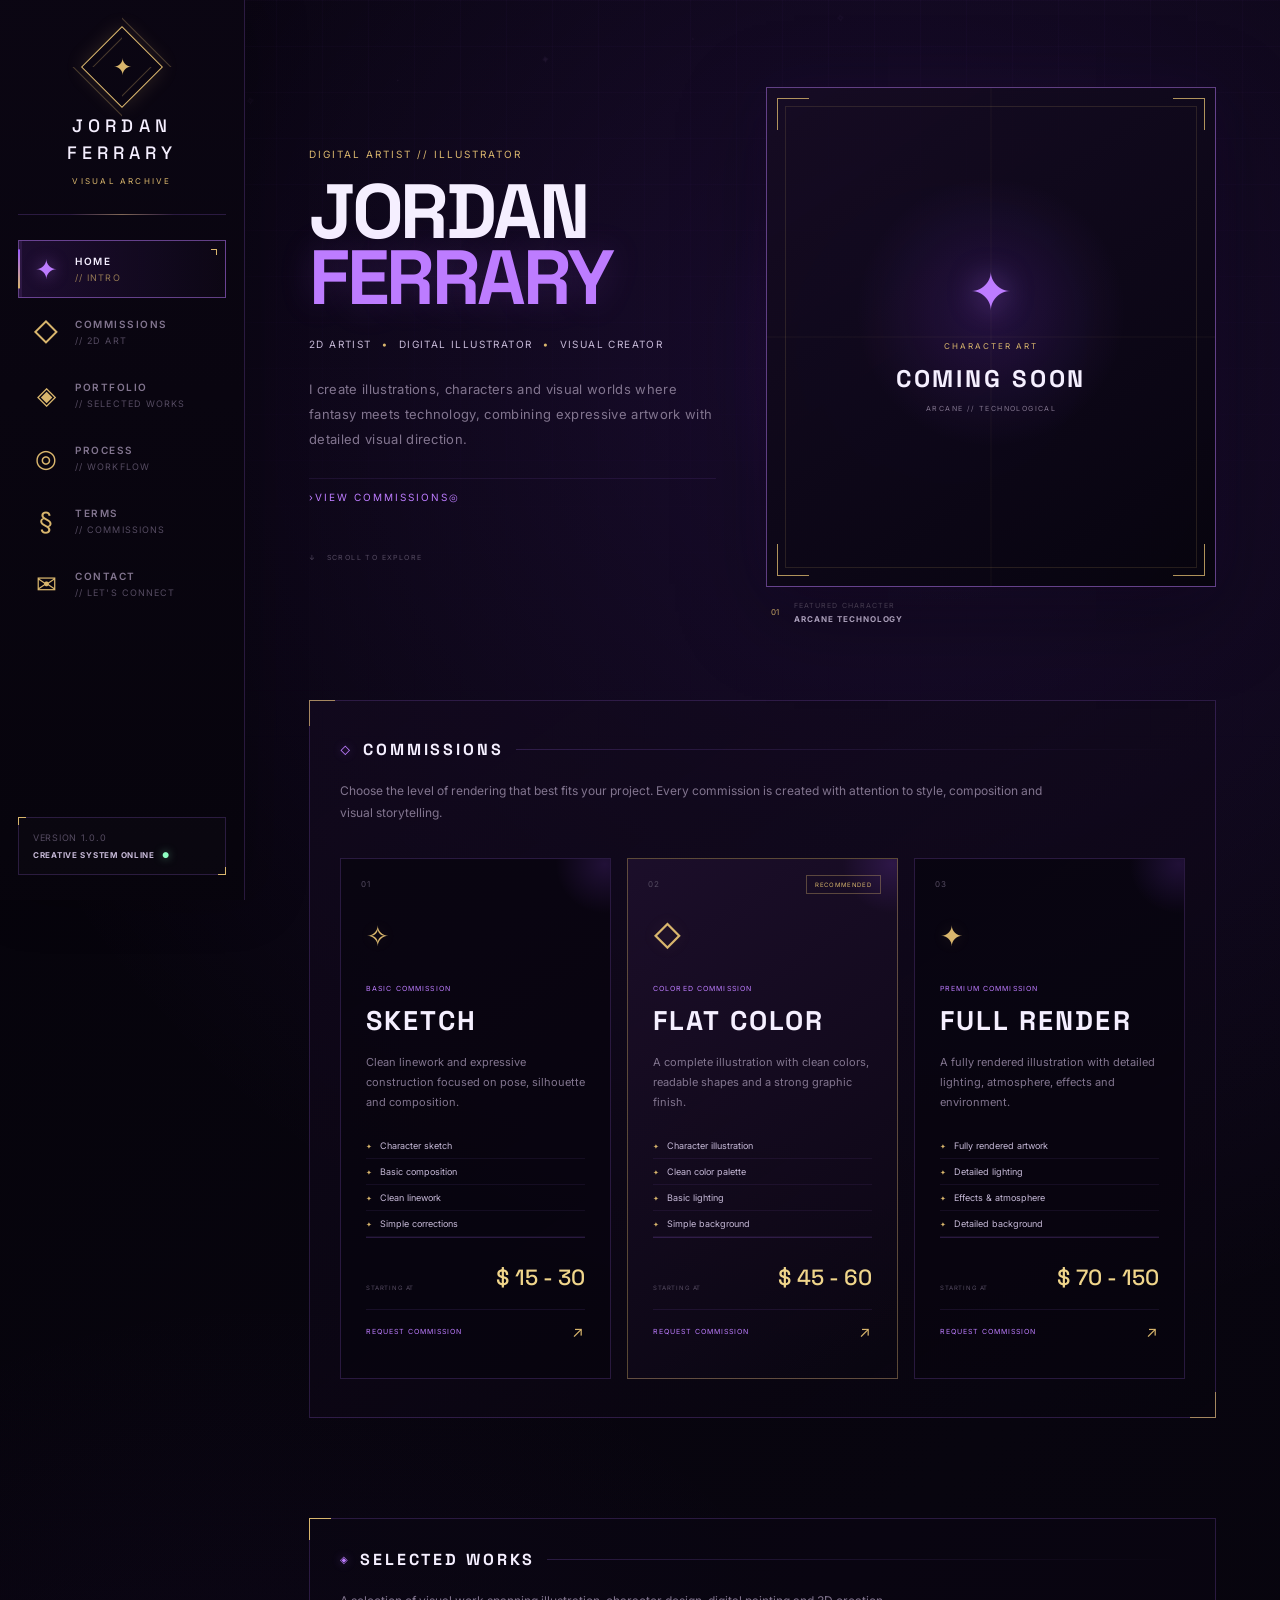
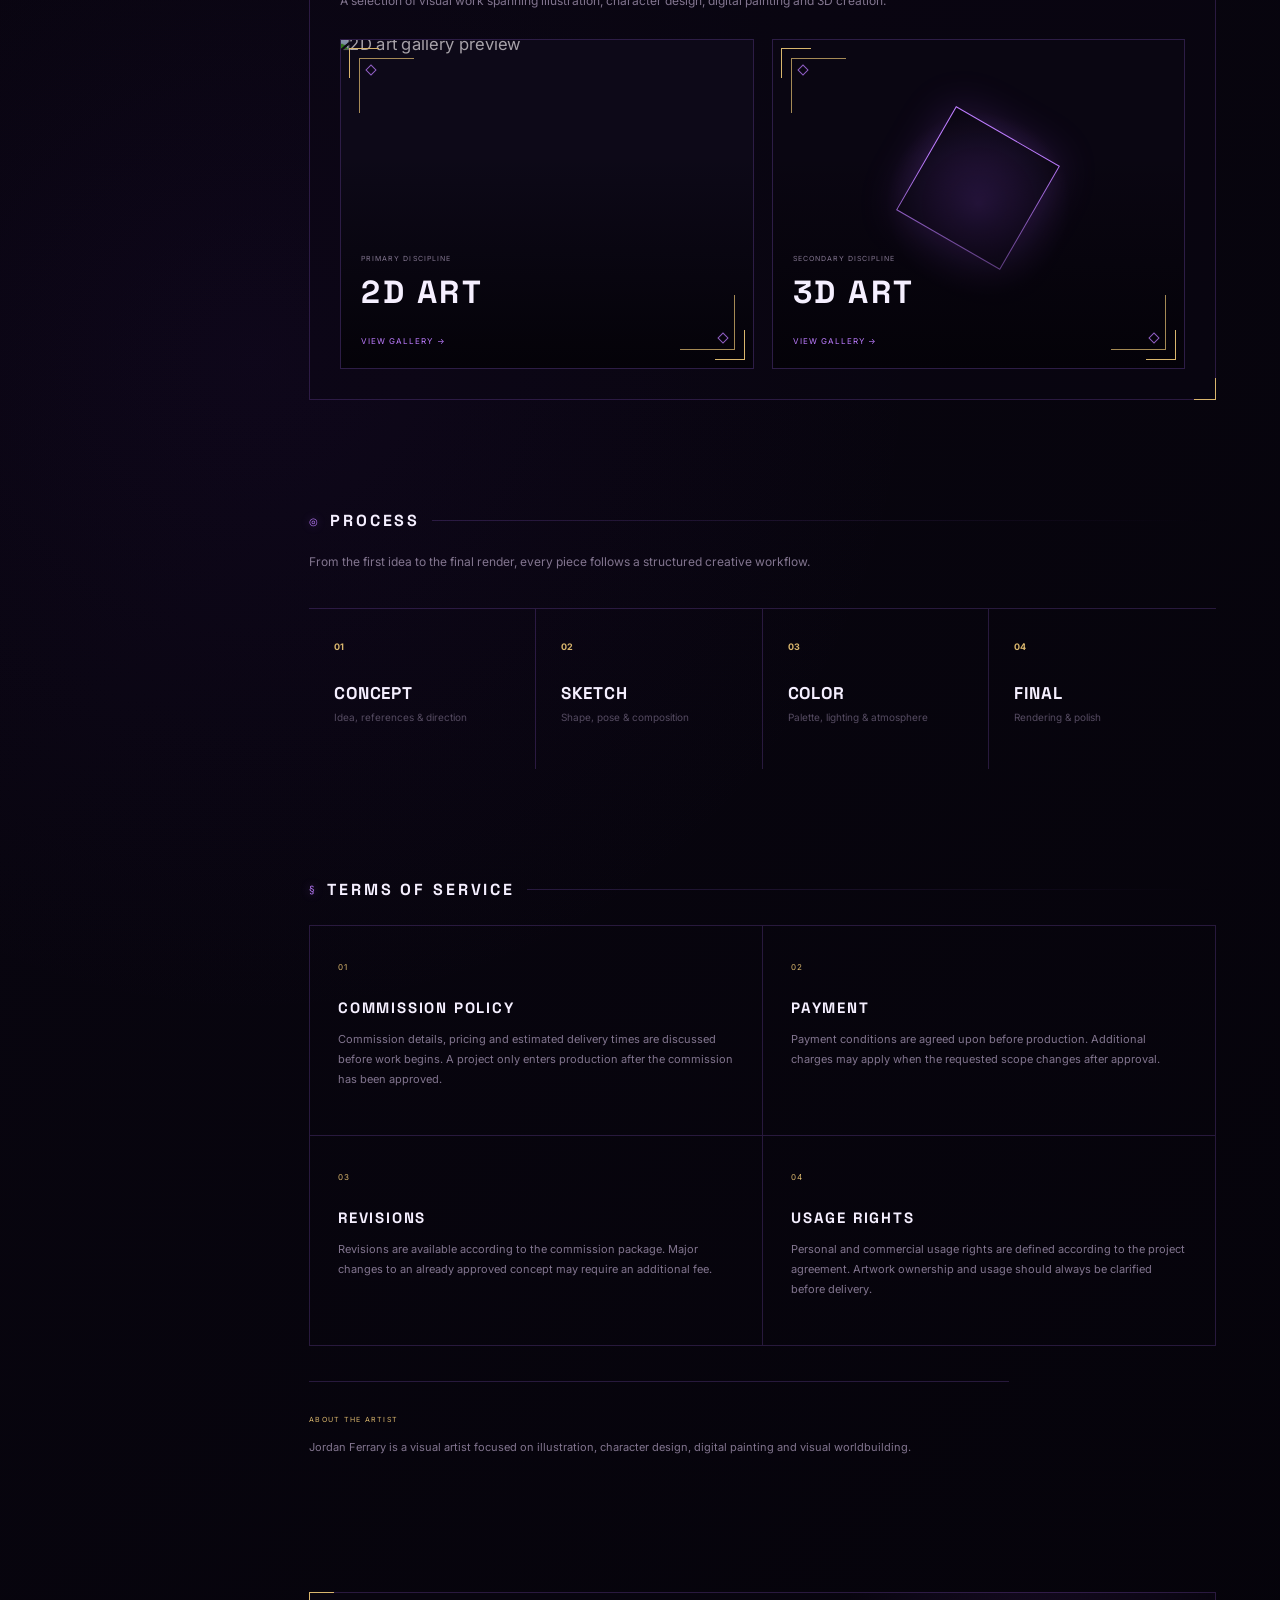
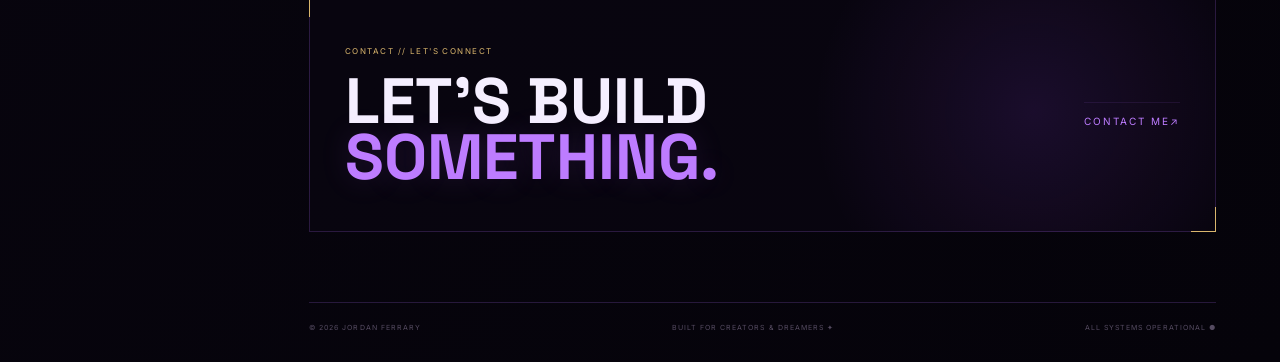
==== index.html @ a08996ef "alteração de endereços js" ====
<!DOCTYPE html>
<html lang="en">

<head>

    <meta charset="UTF-8">

    <meta
        name="viewport"
        content="width=device-width, initial-scale=1.0"
    >

    <meta
        name="description"
        content="Jordan Ferrary — Digital artist, illustrator and visual creator."
    >

    <title>JORDAN FERRARY // DIGITAL ARCHIVE</title>


    <!-- =====================================================
         FAVICON
         ===================================================== -->

    <link
        rel="icon"
        type="image/x-icon"
        href="img/favicon.ico"
    >


    <!-- =====================================================
         FONTS
         ===================================================== -->

    <link
        rel="preconnect"
        href="https://fonts.googleapis.com"
    >

    <link
        rel="preconnect"
        href="https://fonts.gstatic.com"
        crossorigin
    >

    <link
        href="https://fonts.googleapis.com/css2?family=Inter:wght@400;500;600;700&family=Space+Grotesk:wght@400;500;600;700&display=swap"
        rel="stylesheet"
    >


    <!-- =====================================================
         STYLESHEET SYSTEM

         01. Variables + Reset
         02. Reusable Components
         03. Home Page
         ===================================================== -->

    <link
        rel="stylesheet"
        href="css/variables-reset.css"
    >

    <link
        rel="stylesheet"
        href="css/style.css"
    >

    <link
        rel="stylesheet"
        href="css/home.css"
    >

</head>


<body>

<!-- =====================================================
     SIDEBAR // GLOBAL COMPONENT
     ===================================================== -->

<aside
    class="sidebar"
    aria-label="Main navigation"
>

    <!-- BRAND -->

    <div class="brand">

        <a
            href="#home"
            class="brand-symbol"
            aria-label="Back to home"
        >
            <span>✦</span>
        </a>

        <h2>JORDAN</h2>

        <h3>FERRARY</h3>

        <small>VISUAL ARCHIVE</small>

    </div>


    <!-- NAVIGATION -->

    <nav
        class="nav"
        aria-label="Primary navigation"
    >

        <a
            href="#home"
            class="nav-link active"
        >

            <span
                class="nav-icon"
                aria-hidden="true"
            >
                ✦
            </span>

            <span class="nav-text">
                HOME
                <small>// INTRO</small>
            </span>

        </a>


        <a
            href="#commissions"
            class="nav-link"
        >

            <span
                class="nav-icon"
                aria-hidden="true"
            >
                ◇
            </span>

            <span class="nav-text">
                COMMISSIONS
                <small>// 2D ART</small>
            </span>

        </a>


        <a
            href="#portfolio"
            class="nav-link"
        >

            <span
                class="nav-icon"
                aria-hidden="true"
            >
                ◈
            </span>

            <span class="nav-text">
                PORTFOLIO
                <small>// SELECTED WORKS</small>
            </span>

        </a>


        <a
            href="#process"
            class="nav-link"
        >

            <span
                class="nav-icon"
                aria-hidden="true"
            >
                ◎
            </span>

            <span class="nav-text">
                PROCESS
                <small>// WORKFLOW</small>
            </span>

        </a>


        <a
            href="#terms"
            class="nav-link"
        >

            <span
                class="nav-icon"
                aria-hidden="true"
            >
                §
            </span>

            <span class="nav-text">
                TERMS
                <small>// COMMISSIONS</small>
            </span>

        </a>


        <a
            href="#contact"
            class="nav-link"
        >

            <span
                class="nav-icon"
                aria-hidden="true"
            >
                ✉
            </span>

            <span class="nav-text">
                CONTACT
                <small>// LET'S CONNECT</small>
            </span>

        </a>

    </nav>


    <!-- SYSTEM STATUS -->

    <div class="system">

        VERSION 1.0.0

        <strong>
            CREATIVE SYSTEM ONLINE
            <b>●</b>
        </strong>

    </div>

</aside>


<!-- =====================================================
     MAIN CONTENT
     ===================================================== -->

<main>


    <!-- =================================================
         MOBILE TOPBAR // GLOBAL COMPONENT
         ================================================= -->

    <header class="topbar">

        <div class="online">

            <span
                class="online-dot"
                aria-hidden="true"
            ></span>

            SYSTEM ONLINE

            <span>
                Creative Mode
            </span>

        </div>


        <div class="top-icons">

            <a
                href="#portfolio"
                aria-label="Go to portfolio"
            >
                ◇
            </a>

            <a
                href="#home"
                aria-label="Go to home"
            >
                ⌂
            </a>

            <button
                class="menu-toggle"
                type="button"
                aria-label="Open navigation menu"
                aria-expanded="false"
            >
                ☰
            </button>

        </div>

    </header>


    <!-- =====================================================
         HERO // HOME
         ===================================================== -->

    <section
        id="home"
        class="hero"
        aria-labelledby="hero-title"
    >

        <!-- HERO COPY -->

        <div class="hero-copy">

            <div class="eyebrow">
                DIGITAL ARTIST // ILLUSTRATOR
            </div>


            <h1 id="hero-title">

                JORDAN

                <br>

                <span>FERRARY</span>

            </h1>


            <!-- ARTISTIC ROLES -->

            <div class="roles">

                2D ARTIST

                <b>•</b>

                DIGITAL ILLUSTRATOR

                <b>•</b>

                VISUAL CREATOR

            </div>


            <!-- HERO DESCRIPTION -->

            <p class="hero-description">

                I create illustrations, characters and visual worlds
                where fantasy meets technology, combining expressive
                artwork with detailed visual direction.

            </p>


            <!-- PRIMARY CTA -->

            <a
                href="#commissions"
                class="cta"
            >

                <span aria-hidden="true">›</span>

                VIEW COMMISSIONS

                <span aria-hidden="true">◎</span>

            </a>


            <!-- SCROLL INDICATOR -->

            <div class="scroll">

                ↓ &nbsp; SCROLL TO EXPLORE

            </div>

        </div>


        <!-- =================================================
             HERO ART
             ================================================= -->

        <div class="hero-art">

            <div class="hero-art-frame">

                <div
                    class="hero-art-corner top-left"
                    aria-hidden="true"
                ></div>

                <div
                    class="hero-art-corner top-right"
                    aria-hidden="true"
                ></div>

                <div
                    class="hero-art-corner bottom-left"
                    aria-hidden="true"
                ></div>

                <div
                    class="hero-art-corner bottom-right"
                    aria-hidden="true"
                ></div>


                <!--
                    HERO ART PLACEHOLDER

                    Replace this block with the final
                    character artwork when ready.

                    Example:
                    img/art/hero-character.webp
                -->

                <div class="hero-art-placeholder">

                    <span
                        class="hero-art-symbol"
                        aria-hidden="true"
                    >
                        ✦
                    </span>

                    <small>
                        CHARACTER ART
                    </small>

                    <strong>
                        COMING SOON
                    </strong>

                    <i>
                        ARCANE // TECHNOLOGICAL
                    </i>

                </div>

            </div>


            <!-- HERO ART LABEL -->

            <div class="hero-art-label">

                <span>01</span>

                <div>

                    <small>
                        FEATURED CHARACTER
                    </small>

                    <strong>
                        ARCANE TECHNOLOGY
                    </strong>

                </div>

            </div>

        </div>

    </section>


    <!-- =====================================================
         COMMISSIONS // HOME
         ===================================================== -->

    <section
        id="commissions"
        class="section commissions"
        aria-labelledby="commissions-title"
    >

        <div class="section-title">

            <span aria-hidden="true">◇</span>

            <h2 id="commissions-title">
                COMMISSIONS
            </h2>

            <i aria-hidden="true"></i>

        </div>


        <p class="section-intro">

            Choose the level of rendering that best fits your project.
            Every commission is created with attention to style,
            composition and visual storytelling.

        </p>


        <div class="commission-grid">


            <!-- =================================================
                 COMMISSION 01 // SKETCH
                 ================================================= -->

            <article class="commission-card">

                <div class="commission-number">
                    01
                </div>

                <div
                    class="commission-icon"
                    aria-hidden="true"
                >
                    ✧
                </div>


                <div class="commission-content">

                    <small>
                        BASIC COMMISSION
                    </small>

                    <h3>
                        SKETCH
                    </h3>

                    <p>

                        Clean linework and expressive construction
                        focused on pose, silhouette and composition.

                    </p>


                    <ul>

                        <li>Character sketch</li>

                        <li>Basic composition</li>

                        <li>Clean linework</li>

                        <li>Simple corrections</li>

                    </ul>

                </div>


                <div class="commission-price">

                    <span>
                        STARTING AT
                    </span>

                    <!-- PRICE -->

                    <strong>
                        $ 15 - 30
                    </strong>

                </div>


                <a
                    href="contact/index.html"
                    class="commission-link"
                >

                    REQUEST COMMISSION

                    <span aria-hidden="true">
                        ↗
                    </span>

                </a>

            </article>


            <!-- =================================================
                 COMMISSION 02 // FLAT COLOR
                 ================================================= -->

            <article class="commission-card featured">

                <div class="commission-number">
                    02
                </div>

                <div
                    class="commission-icon"
                    aria-hidden="true"
                >
                    ◇
                </div>


                <div class="commission-content">

                    <small>
                        COLORED COMMISSION
                    </small>

                    <h3>
                        FLAT COLOR
                    </h3>

                    <p>

                        A complete illustration with clean colors,
                        readable shapes and a strong graphic finish.

                    </p>


                    <ul>

                        <li>Character illustration</li>

                        <li>Clean color palette</li>

                        <li>Basic lighting</li>

                        <li>Simple background</li>

                    </ul>

                </div>


                <div class="commission-price">

                    <span>
                        STARTING AT
                    </span>

                    <!-- PRICE -->

                    <strong>
                        $ 45 - 60
                    </strong>

                </div>


                <a
                    href="contact/index.html"
                    class="commission-link"
                >

                    REQUEST COMMISSION

                    <span aria-hidden="true">
                        ↗
                    </span>

                </a>

            </article>


            <!-- =================================================
                 COMMISSION 03 // FULL RENDER
                 ================================================= -->

            <article class="commission-card">

                <div class="commission-number">
                    03
                </div>

                <div
                    class="commission-icon"
                    aria-hidden="true"
                >
                    ✦
                </div>


                <div class="commission-content">

                    <small>
                        PREMIUM COMMISSION
                    </small>

                    <h3>
                        FULL RENDER
                    </h3>

                    <p>

                        A fully rendered illustration with detailed
                        lighting, atmosphere, effects and environment.

                    </p>


                    <ul>

                        <li>Fully rendered artwork</li>

                        <li>Detailed lighting</li>

                        <li>Effects &amp; atmosphere</li>

                        <li>Detailed background</li>

                    </ul>

                </div>


                <div class="commission-price">

                    <span>
                        STARTING AT
                    </span>

                    <!-- PRICE -->

                    <strong>
                        $ 70 - 150
                    </strong>

                </div>


                <a
                    href="contact/index.html"
                    class="commission-link"
                >

                    REQUEST COMMISSION

                    <span aria-hidden="true">
                        ↗
                    </span>

                </a>

            </article>

        </div>

    </section>


    <!-- =====================================================
         PORTFOLIO // HOME
         ===================================================== -->

    <section
        id="portfolio"
        class="section archive"
        aria-labelledby="portfolio-title"
    >

        <div class="section-title">

            <span aria-hidden="true">◈</span>

            <h2 id="portfolio-title">
                SELECTED WORKS
            </h2>

            <i aria-hidden="true"></i>

        </div>


        <p class="archive-intro">

            A selection of visual work spanning illustration,
            character design, digital painting and 3D creation.

        </p>


        <div class="cards">


            <!-- =================================================
                 2D GALLERY
                 ================================================= -->

            <a
                href="2d/index.html"
                class="card"
                aria-label="Open 2D art gallery"
            >

                <div class="card-visual">

                    <img
                        src="2d/assets/projeto-001/imagens/thumbnail.jpg"
                        alt="2D art gallery preview"
                        class="card-image"
                    >

                    <div
                        class="ornament-card ornament-top-left"
                        aria-hidden="true"
                    ></div>

                    <div
                        class="ornament-card ornament-bottom-right"
                        aria-hidden="true"
                    ></div>

                </div>


                <div class="card-content">

                    <small>
                        PRIMARY DISCIPLINE
                    </small>

                    <h3>
                        2D ART
                    </h3>

                    <span class="view">
                        VIEW GALLERY →
                    </span>

                </div>

            </a>


            <!-- =================================================
                 3D GALLERY
                 ================================================= -->

            <a
                href="3d/index.html"
                class="card"
                aria-label="Open 3D art gallery"
            >

                <div class="card-visual card-3d">

                    <div
                        class="cube"
                        aria-hidden="true"
                    ></div>

                    <div
                        class="ornament-card ornament-top-left"
                        aria-hidden="true"
                    ></div>

                    <div
                        class="ornament-card ornament-bottom-right"
                        aria-hidden="true"
                    ></div>

                </div>


                <div class="card-content">

                    <small>
                        SECONDARY DISCIPLINE
                    </small>

                    <h3>
                        3D ART
                    </h3>

                    <span class="view">
                        VIEW GALLERY →
                    </span>

                </div>

            </a>

        </div>

    </section>


    <!-- =====================================================
         PROCESS // HOME
         ===================================================== -->

    <section
        id="process"
        class="content process-section"
        aria-labelledby="process-title"
    >

        <div class="section-title">

            <span aria-hidden="true">◎</span>

            <h2 id="process-title">
                PROCESS
            </h2>

            <i aria-hidden="true"></i>

        </div>


        <p class="section-intro">

            From the first idea to the final render, every piece
            follows a structured creative workflow.

        </p>


        <div class="process-grid">


            <div class="process-step">

                <b>01</b>

                <strong>
                    CONCEPT
                </strong>

                <small>
                    Idea, references &amp; direction
                </small>

            </div>


            <div class="process-step">

                <b>02</b>

                <strong>
                    SKETCH
                </strong>

                <small>
                    Shape, pose &amp; composition
                </small>

            </div>


            <div class="process-step">

                <b>03</b>

                <strong>
                    COLOR
                </strong>

                <small>
                    Palette, lighting &amp; atmosphere
                </small>

            </div>


            <div class="process-step">

                <b>04</b>

                <strong>
                    FINAL
                </strong>

                <small>
                    Rendering &amp; polish
                </small>

            </div>

        </div>

    </section>


    <!-- =====================================================
         TERMS OF SERVICE // HOME
         ===================================================== -->

    <section
        id="terms"
        class="content terms-section"
        aria-labelledby="terms-title"
    >

        <div class="section-title">

            <span aria-hidden="true">§</span>

            <h2 id="terms-title">
                TERMS OF SERVICE
            </h2>

            <i aria-hidden="true"></i>

        </div>


        <div class="terms-grid">


            <article class="terms-block">

                <span>01</span>

                <h3>
                    COMMISSION POLICY
                </h3>

                <p>

                    Commission details, pricing and estimated
                    delivery times are discussed before work begins.
                    A project only enters production after the
                    commission has been approved.

                </p>

            </article>


            <article class="terms-block">

                <span>02</span>

                <h3>
                    PAYMENT
                </h3>

                <p>

                    Payment conditions are agreed upon before
                    production. Additional charges may apply when
                    the requested scope changes after approval.

                </p>

            </article>


            <article class="terms-block">

                <span>03</span>

                <h3>
                    REVISIONS
                </h3>

                <p>

                    Revisions are available according to the
                    commission package. Major changes to an already
                    approved concept may require an additional fee.

                </p>

            </article>


            <article class="terms-block">

                <span>04</span>

                <h3>
                    USAGE RIGHTS
                </h3>

                <p>

                    Personal and commercial usage rights are defined
                    according to the project agreement. Artwork
                    ownership and usage should always be clarified
                    before delivery.

                </p>

            </article>

        </div>


        <!-- OPTIONAL ABOUT -->

        <div class="about-mini">

            <small>
                ABOUT THE ARTIST
            </small>

            <p>

                Jordan Ferrary is a visual artist focused on
                illustration, character design, digital painting
                and visual worldbuilding.

            </p>

        </div>

    </section>


    <!-- =====================================================
         CONTACT // HOME
         ===================================================== -->

    <section
        id="contact"
        class="contact"
        aria-labelledby="contact-title"
    >

        <div>

            <small>
                CONTACT // LET'S CONNECT
            </small>


            <h2 id="contact-title">

                LET'S BUILD

                <br>

                <span>
                    SOMETHING.
                </span>

            </h2>

        </div>


        <a
            href="contact/index.html"
            class="cta"
        >

            CONTACT ME

            <span aria-hidden="true">
                ↗
            </span>

        </a>

    </section>


    <!-- =====================================================
         FOOTER
         ===================================================== -->

    <footer>

        <span>
            © 2026 JORDAN FERRARY
        </span>

        <span>
            BUILT FOR CREATORS &amp; DREAMERS ✦
        </span>

        <span>
            ALL SYSTEMS OPERATIONAL ●
        </span>

    </footer>

</main>


<!-- =====================================================
     JAVASCRIPT
     ===================================================== -->

<script src="js/main.js"></script>
<script src="js/global.js"></script>

</body>
</html>
---- css/style.css ----
/* =========================================================
   JORDAN FERRARY // DIGITAL ARCHIVE
   ARCANE TECH // GLOBAL STYLE SYSTEM
   ========================================================= */


/* =========================================================
   VARIABLES
   ========================================================= */

:root {

    /* LAYOUT */

    --sidebar-width: 245px;


    /* BACKGROUNDS */

    --bg: #06040d;
    --bg-deep: #090611;
    --bg-panel: #0d0918;
    --bg-panel-2: #120c20;


    /* PURPLE SYSTEM */

    --purple: #9b5cff;
    --purple-bright: #bd7cff;
    --purple-neon: #d28cff;
    --purple-dark: #542b8f;


    /* GOLD SYSTEM */

    --gold: #d9b66d;
    --gold-bright: #f0d58b;
    --gold-dark: #80652f;


    /* TEXT */

    --text: #f5efff;
    --text-soft: #c7bad8;
    --muted: #82758f;
    --muted-dark: #554b61;


    /* LINES */

    --line: rgba(173, 112, 255, .20);
    --line-bright: rgba(190, 125, 255, .48);
    --gold-line: rgba(217, 182, 109, .45);


    /* EFFECTS */

    --purple-glow:
        0 0 25px rgba(155, 92, 255, .22);

    --purple-glow-strong:
        0 0 45px rgba(178, 92, 255, .28);

    --gold-glow:
        0 0 20px rgba(217, 182, 109, .16);

    --panel:
        rgba(13, 9, 24, .78);

}


/* =========================================================
   RESET
   ========================================================= */

*,
*::before,
*::after {
    box-sizing: border-box;
}


html {
    scroll-behavior: smooth;
    scroll-padding-top: 40px;
}


body {

    margin: 0;

    min-height: 100vh;

    color: var(--text);

    font-family: "Inter", sans-serif;

    background:

        radial-gradient(
            circle at 70% 10%,
            rgba(143, 63, 255, .14),
            transparent 30%
        ),

        radial-gradient(
            circle at 20% 55%,
            rgba(91, 31, 165, .08),
            transparent 30%
        ),

        linear-gradient(
            135deg,
            #05030a,
            #08050f 50%,
            #05030a
        );

    overflow-x: hidden;
}


a {
    color: inherit;
    text-decoration: none;
}


button {
    font: inherit;
}


/* =========================================================
   GLOBAL GRID
   ========================================================= */

body::before {

    content: "";

    position: fixed;

    inset: 0;

    z-index: -3;

    pointer-events: none;

    background-image:

        linear-gradient(
            rgba(176, 112, 255, .025) 1px,
            transparent 1px
        ),

        linear-gradient(
            90deg,
            rgba(176, 112, 255, .025) 1px,
            transparent 1px
        );

    background-size: 46px 46px;

    mask-image:
        linear-gradient(
            to bottom,
            black 0%,
            transparent 90%
        );
}


/* =========================================================
   AMBIENT STARS
   ========================================================= */

body::after {

    content: "✦     ·          ✧              ·       ✦             ·              ✧";

    position: fixed;

    inset: 0;

    z-index: -2;

    pointer-events: none;

    color: rgba(214, 165, 255, .20);

    font-size: 11px;

    letter-spacing: 70px;

    line-height: 100px;

    white-space: normal;

    opacity: .35;

    transform: rotate(-8deg);

    overflow: hidden;
}


/* =========================================================
   SIDEBAR
   ========================================================= */

.sidebar {

    position: fixed;

    top: 0;
    left: 0;

    width: var(--sidebar-width);
    height: 100vh;

    padding: 38px 18px 25px;

    z-index: 50;

    display: flex;

    flex-direction: column;

    background:

        linear-gradient(
            180deg,
            rgba(11, 6, 19, .98),
            rgba(7, 4, 13, .97)
        );

    border-right:
        1px solid var(--line);

    box-shadow:
        10px 0 50px rgba(0, 0, 0, .22);

    transition:
        transform .35s ease,
        box-shadow .35s ease;
}


/* =========================================================
   BRAND
   ========================================================= */

.brand {

    text-align: center;

    padding-bottom: 28px;

    border-bottom:
        1px solid var(--line);

    position: relative;
}


.brand::after {

    content: "";

    position: absolute;

    bottom: -1px;
    left: 25%;

    width: 50%;

    height: 1px;

    background:
        linear-gradient(
            90deg,
            transparent,
            var(--gold),
            transparent
        );

    opacity: .5;
}


.brand-symbol {

    position: relative;

    width: 58px;
    height: 58px;

    margin:
        0 auto 18px;

    display: grid;

    place-items: center;

    border:
        1px solid var(--gold);

    color: var(--gold);

    transform: rotate(45deg);

    box-shadow:
        var(--gold-glow);

    transition:
        transform .35s ease,
        border-color .35s ease,
        color .35s ease,
        box-shadow .35s ease;
}


.brand-symbol::before,
.brand-symbol::after {

    content: "";

    position: absolute;

    pointer-events: none;

    border:
        1px solid rgba(217, 182, 109, .30);
}


.brand-symbol::before {

    inset: -7px;

    border-left-color: transparent;
    border-right-color: transparent;
}


.brand-symbol::after {

    inset: 7px;

    border-top-color: transparent;
    border-bottom-color: transparent;
}


.brand-symbol:hover {

    color: var(--purple-bright);

    border-color: var(--purple-bright);

    box-shadow:
        0 0 35px rgba(181, 100, 255, .25);

    transform:
        rotate(45deg)
        scale(1.06);
}


.brand-symbol span {

    transform: rotate(-45deg);

    font-size: 23px;
}


.brand h2,
.brand h3 {

    margin: 0;

    font-family: "Space Grotesk", sans-serif;

    font-size: 18px;

    font-weight: 500;

    letter-spacing: .28em;
}


.brand h3 {
    margin-top: 4px;
}


.brand small {

    display: block;

    margin-top: 12px;

    color: var(--gold);

    font-size: 8px;

    letter-spacing: .28em;
}


/* =========================================================
   NAVIGATION
   ========================================================= */

.nav {

    display: grid;

    gap: 5px;

    padding-top: 25px;
}


.nav-link {

    min-height: 58px;

    padding: 8px 12px;

    display: flex;

    align-items: center;

    gap: 14px;

    position: relative;

    border:
        1px solid transparent;

    color: var(--muted);

    transition:
        color .25s ease,
        border-color .25s ease,
        background .25s ease,
        transform .25s ease;
}


.nav-link::before {

    content: "";

    position: absolute;

    left: -1px;

    top: 50%;

    width: 2px;
    height: 0;

    background:
        linear-gradient(
            var(--purple),
            var(--gold)
        );

    transform:
        translateY(-50%);

    transition:
        height .25s ease;
}


.nav-link::after {

    content: "";

    position: absolute;

    right: 8px;
    top: 8px;

    width: 6px;
    height: 6px;

    border-top:
        1px solid var(--gold);

    border-right:
        1px solid var(--gold);

    opacity: 0;

    transition: opacity .25s ease;
}


.nav-link:hover,
.nav-link.active {

    color: var(--text);

    border-color:
        var(--line-bright);

    background:

        linear-gradient(
            90deg,
            rgba(126, 53, 206, .16),
            rgba(87, 38, 132, .035)
        );

    box-shadow:
        inset 3px 0 rgba(190, 115, 255, .10);
}


.nav-link:hover::before,
.nav-link.active::before {

    height: 70%;
}


.nav-link:hover::after,
.nav-link.active::after {

    opacity: 1;
}


.nav-icon {

    width: 30px;

    text-align: center;

    color: var(--gold);

    font-size: 25px;

    transition:
        color .25s ease,
        text-shadow .25s ease,
        transform .25s ease;
}


.nav-link:hover .nav-icon,
.nav-link.active .nav-icon {

    color: var(--purple-bright);

    text-shadow:
        0 0 15px rgba(189, 124, 255, .55);

    transform: scale(1.08);
}


.nav-text {

    font-size: 10px;

    font-weight: 600;

    letter-spacing: .15em;
}


.nav-text small {

    display: block;

    margin-top: 5px;

    color: var(--muted-dark);

    font-size: 9px;

    font-weight: 400;

    letter-spacing: .12em;
}


.nav-link.active .nav-text small {

    color:
        rgba(217, 182, 109, .65);
}


/* =========================================================
   SYSTEM
   ========================================================= */

.system {

    position: relative;

    margin-top: auto;

    padding: 14px;

    border:
        1px solid var(--line);

    background:
        rgba(255, 255, 255, .012);

    color: var(--muted-dark);

    font-size: 9px;

    letter-spacing: .08em;
}


.system::before,
.system::after {

    content: "";

    position: absolute;

    width: 8px;
    height: 8px;

    border:
        1px solid var(--gold);
}


.system::before {

    top: -1px;
    left: -1px;

    border-right: 0;
    border-bottom: 0;
}


.system::after {

    right: -1px;
    bottom: -1px;

    border-left: 0;
    border-top: 0;
}


.system strong {

    display: block;

    margin-top: 7px;

    color: var(--text-soft);

    font-size: 8px;
}


.system b {

    margin-left: 4px;

    color: #8effc2;

    text-shadow:
        0 0 8px rgba(142, 255, 194, .5);
}


/* =========================================================
   MAIN LAYOUT
   ========================================================= */

/*
   IMPORTANT:
   The sidebar is part of the global layout.

   Instead of hard-coding 245px in multiple places,
   the main content follows --sidebar-width.

   This keeps every page synchronized with the sidebar.
*/

main {

    width: auto;

    min-height: 100vh;

    margin-left: var(--sidebar-width);

    padding: 0;

}


/* =========================================================
   TOPBAR
   ========================================================= */

.topbar {

    display: none;

    height: 76px;

    padding: 0 5vw;

    align-items: center;

    justify-content: space-between;

    border-bottom:
        1px solid var(--line);
}


.online {

    font-size: 10px;

    letter-spacing: .2em;
}


.online-dot {

    display: inline-block;

    width: 7px;
    height: 7px;

    margin-right: 8px;

    border-radius: 50%;

    background:
        var(--purple-bright);

    box-shadow:
        0 0 12px var(--purple);
}


.online > span:last-child {

    display: block;

    margin:
        6px 0 0 16px;

    color: var(--gold);

    font-size: 8px;
}


.top-icons {

    display: flex;

    align-items: center;

    gap: 20px;

    color: var(--gold);

    font-size: 18px;
}


.top-icons a,
.menu-toggle {

    padding: 0;

    border: 0;

    color: inherit;

    background: none;

    cursor: url("../img/cursor/Link.cur"), pointer;

    transition: .25s ease;
}


.top-icons a:hover,
.menu-toggle:hover {

    color: var(--purple-bright);

    text-shadow:
        0 0 14px var(--purple);
}


/* =========================================================
   GLOBAL CONTENT CONTAINER
   ========================================================= */

/*
   This is intentionally limited to direct children of main.

   It prevents generic .content/.section rules from accidentally
   affecting nested components or structures on other pages.
*/

main > .section,
main > .content {

    width:
        calc(100% - 10vw);

    margin-left: 5vw;
    margin-right: 5vw;
}


main > .section {
    position: relative;
}


/* =========================================================
   SECTION TITLE
   ========================================================= */

.section-title {

    display: flex;

    align-items: center;

    gap: 12px;

    margin-bottom: 25px;
}


.section-title > span {

    color: var(--purple-bright);

    font-size: 10px;

    text-shadow:
        0 0 10px rgba(189, 124, 255, .45);
}


.section-title h2 {

    margin: 0;

    font-family:
        "Space Grotesk",
        sans-serif;

    font-size: 16px;

    letter-spacing: .18em;
}


.section-title i {

    height: 1px;

    flex: 1;

    background:

        linear-gradient(
            90deg,
            var(--line),
            transparent
        );
}


.section-intro {

    max-width: 720px;

    margin:
        -5px 0 35px;

    color: var(--muted);

    font-size: 12px;

    line-height: 1.8;
}


/* =========================================================
   COMMISSIONS
   ========================================================= */

.commissions {

    padding: 38px 30px;

    border:
        1px solid var(--line);

    background:

        linear-gradient(
            145deg,
            rgba(20, 10, 32, .65),
            rgba(8, 5, 14, .50)
        );

    position: relative;
}


.commissions::before,
.commissions::after {

    content: "";

    position: absolute;

    width: 26px;
    height: 26px;

    border:
        1px solid var(--gold);

    opacity: .7;
}


.commissions::before {

    left: -1px;
    top: -1px;

    border-right: 0;
    border-bottom: 0;
}


.commissions::after {

    right: -1px;
    bottom: -1px;

    border-left: 0;
    border-top: 0;
}


.commission-grid {

    display: grid;

    grid-template-columns:
        repeat(3, 1fr);

    gap: 16px;
}


.commission-card {

    min-height: 470px;

    padding: 25px;

    display: flex;

    flex-direction: column;

    position: relative;

    overflow: hidden;

    border:
        1px solid var(--line);

    background:
        rgba(8, 5, 15, .72);

    transition:
        transform .3s ease,
        border-color .3s ease,
        box-shadow .3s ease;
}


.commission-card::before {

    content: "";

    position: absolute;

    width: 100px;
    height: 100px;

    right: -45px;
    top: -45px;

    border-radius: 50%;

    background:
        radial-gradient(
            circle,
            rgba(160, 80, 255, .16),
            transparent 70%
        );

    pointer-events: none;
}


.commission-card:hover {

    transform:
        translateY(-6px);

    border-color:
        var(--line-bright);

    box-shadow:
        0 20px 50px rgba(0, 0, 0, .3),
        0 0 30px rgba(130, 55, 210, .08);
}


.commission-card.featured {

    border-color:
        rgba(217, 182, 109, .38);

    background:

        linear-gradient(
            145deg,
            rgba(30, 16, 45, .82),
            rgba(10, 6, 17, .75)
        );
}


.commission-card.featured::after {

    content: "RECOMMENDED";

    position: absolute;

    top: 16px;
    right: 16px;

    padding:
        5px 8px;

    border:
        1px solid
        rgba(217, 182, 109, .35);

    color:
        var(--gold);

    font-size: 6px;

    letter-spacing: .14em;
}


.commission-number {

    position: absolute;

    top: 20px;
    left: 20px;

    color:
        var(--muted-dark);

    font-size: 8px;

    letter-spacing: .12em;
}


.commission-icon {

    margin-top: 35px;

    color:
        var(--gold);

    font-size: 28px;

    text-shadow:
        0 0 15px rgba(217, 182, 109, .15);
}


.commission-content {

    margin-top: 22px;
}


.commission-content > small {

    color:
        var(--purple-bright);

    font-size: 7px;

    letter-spacing: .16em;
}


.commission-content h3 {

    margin:
        8px 0 15px;

    font-family:
        "Space Grotesk",
        sans-serif;

    font-size: 27px;

    letter-spacing: .08em;
}


.commission-content p {

    margin: 0;

    color:
        var(--muted);

    font-size: 11px;

    line-height: 1.8;
}


.commission-content ul {

    margin:
        20px 0 0;

    padding: 0;

    list-style: none;
}


.commission-content li {

    padding:
        7px 0;

    border-bottom:
        1px solid
        rgba(173, 112, 255, .08);

    color:
        var(--text-soft);

    font-size: 9px;
}


.commission-content li::before {

    content: "✦";

    margin-right: 8px;

    color:
        var(--gold);

    font-size: 7px;
}


.commission-price {

    margin-top: auto;

    padding-top: 25px;

    display: flex;

    align-items: flex-end;

    justify-content: space-between;

    border-top:
        1px solid var(--line);
}


.commission-price span {

    color:
        var(--muted-dark);

    font-size: 6px;

    letter-spacing: .14em;
}


.commission-price strong {

    color:
        var(--gold-bright);

    font-family:
        "Space Grotesk",
        sans-serif;

    font-size: 22px;

    font-weight: 500;
}


.commission-link {

    margin-top: 18px;

    padding:
        12px 0;

    display: flex;

    align-items: center;

    justify-content: space-between;

    color:
        var(--purple-bright);

    border-top:
        1px solid
        rgba(173, 112, 255, .10);

    font-size: 7px;

    letter-spacing: .14em;

    transition:
        color .25s ease,
        padding .25s ease;
}


.commission-link span {

    color:
        var(--gold);

    font-size: 15px;
}


.commission-link:hover {

    padding-left: 5px;

    color:
        var(--text);
}


/* =========================================================
   PORTFOLIO
   ========================================================= */

.archive {

    margin-top: 100px;

    padding: 30px;

    border:
        1px solid var(--line);

    background:
        rgba(12, 7, 20, .45);
}


.archive::before,
.archive::after {

    content: "";

    position: absolute;

    width: 22px;
    height: 22px;

    border:
        1px solid var(--gold);

    pointer-events: none;
}


.archive::before {

    top: -1px;
    left: -1px;

    border-right: 0;
    border-bottom: 0;
}


.archive::after {

    right: -1px;
    bottom: -1px;

    border-left: 0;
    border-top: 0;
}


.archive-intro {

    max-width: 650px;

    margin:
        -5px 0 28px;

    color:
        var(--muted);

    font-size: 12px;

    line-height: 1.8;
}


.cards {

    display: grid;

    grid-template-columns:
        repeat(2, 1fr);

    gap: 18px;
}


.card {

    min-height: 330px;

    position: relative;

    overflow: hidden;

    border:
        1px solid var(--line);

    background:
        var(--bg-panel);

    transition:
        transform .3s ease,
        border-color .3s ease,
        box-shadow .3s ease;
}


.card:hover {

    transform:
        translateY(-6px);

    border-color:
        var(--purple-bright);

    box-shadow:
        0 15px 40px rgba(0, 0, 0, .35),
        0 0 30px rgba(158, 80, 255, .12);
}


/* =========================================================
   CARD ORNAMENT
   ========================================================= */

.card::before,
.card::after {

    content: "";

    position: absolute;

    width: 30px;
    height: 30px;

    z-index: 5;

    pointer-events: none;

    border:
        1px solid var(--gold);
}


.card::before {

    left: 8px;
    top: 8px;

    border-right: 0;
    border-bottom: 0;
}


.card::after {

    right: 8px;
    bottom: 8px;

    border-left: 0;
    border-top: 0;
}


/* =========================================================
   CARD VISUAL
   ========================================================= */

.card-visual {

    position: absolute;

    inset: 0;

    overflow: hidden;
}


.card-visual::after {

    content: "";

    position: absolute;

    inset: 0;

    background:
        linear-gradient(
            0deg,
            rgba(4, 2, 8, .98),
            transparent 65%
        );
}


.card-image {

    position: absolute;

    inset: 0;

    width: 100%;
    height: 100%;

    display: block;

    object-fit: cover;
    object-position: center;

    opacity: .9;

    filter:
        saturate(1.1)
        contrast(1.08)
        brightness(.72);

    transform: scale(1.04);

    z-index: 1;
}


/* =========================================================
   2D CARD
   ========================================================= */

.card-2d {

    background:

        radial-gradient(
            circle at 72% 25%,
            rgba(197, 121, 255, .28),
            transparent 10%
        ),

        linear-gradient(
            145deg,
            #24133b,
            #17102a 48%,
            #07040d
        );
}


.mountain {

    position: absolute;

    bottom: 0;

    width: 100%;
    height: 60%;

    z-index: 2;

    background:

        linear-gradient(
            135deg,
            transparent 30%,
            #3a2258 31% 48%,
            transparent 49%
        ),

        linear-gradient(
            45deg,
            transparent 38%,
            #1d1233 39% 63%,
            transparent 64%
        );
}


/* =========================================================
   3D CARD
   ========================================================= */

.card-3d {

    background:

        radial-gradient(
            circle at center,
            rgba(163, 83, 255, .22),
            transparent 35%
        ),

        #0a0612;
}


.cube {

    position: absolute;

    width: 120px;
    height: 120px;

    left: 50%;
    top: 45%;

    transform:
        translate(-50%, -50%)
        rotate(30deg);

    border:
        1px solid var(--purple-bright);

    box-shadow:
        0 0 45px rgba(173, 93, 255, .22);

    transition:
        transform .4s ease;
}


.card:hover .cube {

    transform:
        translate(-50%, -50%)
        rotate(45deg)
        scale(1.08);
}


.ornament-card {

    position: absolute;

    width: 55px;
    height: 55px;

    z-index: 4;

    pointer-events: none;

    opacity: .75;
}


.ornament-top-left {

    top: 18px;
    left: 18px;

    border-top:
        1px solid var(--gold);

    border-left:
        1px solid var(--gold);
}


.ornament-top-left::before {

    content: "";

    position: absolute;

    width: 8px;
    height: 8px;

    left: 7px;
    top: 7px;

    border:
        1px solid var(--purple-bright);

    transform:
        rotate(45deg);
}


.ornament-bottom-right {

    right: 18px;
    bottom: 18px;

    border-right:
        1px solid var(--gold);

    border-bottom:
        1px solid var(--gold);
}


.ornament-bottom-right::before {

    content: "";

    position: absolute;

    width: 8px;
    height: 8px;

    right: 7px;
    bottom: 7px;

    border:
        1px solid var(--purple-bright);

    transform:
        rotate(45deg);
}


/* =========================================================
   CARD CONTENT
   ========================================================= */

.card-content {

    position: absolute;

    z-index: 6;

    left: 20px;
    right: 20px;

    bottom: 20px;
}


.card-content small {

    color:
        var(--muted);

    font-size: 7px;

    letter-spacing: .15em;
}


.card-content h3 {

    margin:
        7px 0 16px;

    font-family:
        "Space Grotesk",
        sans-serif;

    font-size: 32px;

    letter-spacing: .08em;
}


.view {

    color:
        var(--purple-bright);

    font-size: 8px;

    letter-spacing: .13em;

    transition:
        letter-spacing .25s ease,
        color .25s ease;
}


.card:hover .view {

    color:
        var(--gold-bright);

    letter-spacing: .2em;
}


/* =========================================================
   PROCESS
   ========================================================= */

.process-section {

    padding-top: 110px;
}


.process-grid {

    display: grid;

    grid-template-columns:
        repeat(4, 1fr);

    border-top:
        1px solid var(--line);
}


.process-step {

    min-height: 160px;

    padding: 25px;

    position: relative;

    border-right:
        1px solid var(--line);

    transition:
        background .25s ease;
}


.process-step:hover {

    background:
        rgba(137, 67, 212, .04);
}


.process-step:last-child {

    border-right: 0;
}


.process-step b {

    color:
        var(--gold);

    font-size: 9px;
}


.process-step strong {

    display: block;

    margin-top: 28px;

    font-family:
        "Space Grotesk",
        sans-serif;

    font-size: 17px;

    letter-spacing: .05em;
}


.process-step small {

    display: block;

    margin-top: 7px;

    color:
        var(--muted-dark);

    font-size: 10px;
}


/* =========================================================
   TERMS
   ========================================================= */

.terms-section {

    padding-top: 110px;
}


.terms-grid {

    display: grid;

    grid-template-columns:
        repeat(2, 1fr);

    border-top:
        1px solid var(--line);

    border-left:
        1px solid var(--line);
}


.terms-block {

    min-height: 210px;

    padding: 28px;

    border-right:
        1px solid var(--line);

    border-bottom:
        1px solid var(--line);

    position: relative;
}


.terms-block > span {

    color:
        var(--gold);

    font-size: 8px;

    letter-spacing: .12em;
}


.terms-block h3 {

    margin:
        24px 0 12px;

    font-family:
        "Space Grotesk",
        sans-serif;

    font-size: 15px;

    letter-spacing: .12em;
}


.terms-block p {

    max-width: 550px;

    margin: 0;

    color:
        var(--muted);

    font-size: 11px;

    line-height: 1.85;
}


.about-mini {

    margin-top: 35px;

    padding:
        24px 0;

    border-top:
        1px solid var(--line);

    max-width: 700px;
}


.about-mini small {

    color:
        var(--gold);

    font-size: 7px;

    letter-spacing: .18em;
}


.about-mini p {

    margin:
        12px 0 0;

    color:
        var(--muted);

    font-size: 11px;

    line-height: 1.8;
}


/* =========================================================
   CONTACT
   ========================================================= */

.contact {

    width:
        calc(100% - 10vw);

    margin:
        110px 5vw 70px;

    min-height: 240px;

    padding: 35px;

    display: flex;

    align-items: center;

    justify-content: space-between;

    position: relative;

    border:
        1px solid var(--line);

    background:

        radial-gradient(
            circle at 80% 50%,
            rgba(159, 71, 255, .12),
            transparent 30%
        ),

        rgba(10, 6, 17, .72);
}


.contact::before,
.contact::after {

    content: "";

    position: absolute;

    width: 25px;
    height: 25px;

    border:
        1px solid var(--gold);
}


.contact::before {

    left: -1px;
    top: -1px;

    border-right: 0;
    border-bottom: 0;
}


.contact::after {

    right: -1px;
    bottom: -1px;

    border-left: 0;
    border-top: 0;
}


.contact small {

    color:
        var(--gold);

    font-size: 8px;

    letter-spacing: .18em;
}


.contact h2 {

    margin:
        15px 0 0;

    font-family:
        "Space Grotesk",
        sans-serif;

    font-size:
        clamp(
            38px,
            5vw,
            70px
        );

    line-height: .88;
}


.contact h2 span {

    color:
        var(--purple-bright);

    text-shadow:
        0 0 30px rgba(185, 112, 255, .15);
}


/* =========================================================
   FOOTER
   ========================================================= */

footer {

    margin:
        0 5vw;

    padding:
        20px 0 30px;

    display: flex;

    justify-content: space-between;

    border-top:
        1px solid var(--line);

    color:
        var(--muted-dark);

    font-size: 7px;

    letter-spacing: .15em;
}

/* =========================================================
   CUSTOM SCROLLBAR
   Arcane Tech // Digital Archive
   ========================================================= */


/* =========================================================
   WEBKIT — CHROME / EDGE / SAFARI
   ========================================================= */

::-webkit-scrollbar {

    width: 7px;
    height: 7px;

}


/* =========================================================
   TRACK
   ========================================================= */

::-webkit-scrollbar-track {

    background:
        var(--bg);

    border-left:
        1px solid
        rgba(173, 112, 255, .08);

}


/* =========================================================
   THUMB
   ========================================================= */

::-webkit-scrollbar-thumb {

    background:
        rgba(155, 92, 255, .32);

    border:
        1px solid
        rgba(217, 182, 109, .18);

    box-shadow:
        inset 0 0 8px
        rgba(155, 92, 255, .08);

}


/* =========================================================
   THUMB — HOVER
   ========================================================= */

::-webkit-scrollbar-thumb:hover {

    background:
        rgba(155, 92, 255, .55);

    border-color:
        var(--gold-dark);

    box-shadow:
        var(--purple-glow);

}


/* =========================================================
   CORNER
   ========================================================= */

::-webkit-scrollbar-corner {

    background:
        var(--bg);

}


/* =========================================================
   FIREFOX
   ========================================================= */

html {

    scrollbar-width:
        thin;

    scrollbar-color:
        rgba(155, 92, 255, .38)
        var(--bg);

}


/* =========================================================
   CUSTOM CURSOR
   ========================================================= */

/* Cursor padrão */

html,
body {

    cursor:
        url("../img/cursor/Normal.cur"),
        auto;

}


/* Links */

a {

    cursor:
        url("../img/cursor/Link.cur"),
        pointer;

}


/* Botões */

button {

    cursor:
        url("../img/cursor/Link.cur"),
        pointer;

}


/* Campos de texto */

input,
textarea {

    cursor:
        url("../img/cursor/Text.cur"),
        text;

}


/* Imagens clicáveis / Lightbox */

.artwork-image-button,
.gallery-card-image-button {

    cursor:
        url("../img/cursor/Precision.cur"),
        zoom-in;

}

/* =========================================================
   INTERACTION PROTECTION
   ========================================================= */

/* Prevent casual text selection */

body {

    user-select: none;

    -webkit-user-select: none;

    -moz-user-select: none;

    -ms-user-select: none;

}


/* Keep form fields selectable */

input,
textarea,
select,
[contenteditable="true"] {

    user-select: text;

    -webkit-user-select: text;

    -moz-user-select: text;

    -ms-user-select: text;

}


/* =========================================================
   TABLET
   ========================================================= */

@media(max-width: 1100px) {

    :root {
        --sidebar-width: 205px;
    }


    .hero {

        grid-template-columns:
            1fr;

        gap: 60px;
    }


    .hero-art {

        width:
            min(560px, 80%);
    }


    .commission-grid {

        grid-template-columns:
            1fr;
    }


    .commission-card {

        min-height: auto;
    }


    .cards {

        grid-template-columns:
            1fr;
    }

}


/* =========================================================
   MOBILE
   ========================================================= */

@media(max-width: 760px) {

    :root {
        --sidebar-width: 0px;
    }


    .sidebar {

        width: 280px;

        transform:
            translateX(-100%);

        box-shadow: none;
    }


    .sidebar.menu-open {

        transform:
            translateX(0);

        box-shadow:
            20px 0 60px rgba(0, 0, 0, .6);
    }


    main {

        margin-left: 0;

        /*
           Keep the mobile top spacing only for the actual
           page layout, without forcing horizontal padding
           on every page.
        */
        padding-top: 0px;

    }


    .system {

        display: none;
    }


    .topbar {

        display: flex;

        height: 60px;

        padding:
            0 22px;

        position: sticky;

        top: 0;

        z-index: 40;

        background:
            rgba(6, 4, 13, .88);

        backdrop-filter:
            blur(12px);
    }


    .hero {

        display: flex;

        flex-direction: column;

        align-items: stretch;

        padding:
            55px 22px
            45px;
    }


    .hero-copy {

        order: 1;
    }


    .hero-art {

        order: 0;

        width: 100%;

        margin-bottom: 50px;
    }


    .hero-art-frame {

        min-height: 420px;
    }


    .hero h1 {

        font-size: 58px;
    }


    .roles {

        line-height: 2;
    }


    .roles b {

        padding:
            0 3px;
    }


    main > .section,
    main > .content {

        width:
            calc(100% - 44px);

        margin-left: 22px;
        margin-right: 22px;
    }


    .commissions {

        padding: 25px 20px;
    }


    .commission-grid {

        grid-template-columns:
            1fr;
    }


    .archive {

        padding: 20px;
    }


    .cards {

        grid-template-columns:
            1fr;
    }


    .process-grid {

        grid-template-columns:
            1fr;
    }


    .process-step {

        border-right: 0;

        border-bottom:
            1px solid var(--line);
    }


    .process-step:last-child {

        border-bottom: 0;
    }


    .terms-grid {

        grid-template-columns:
            1fr;

        border-right: 1px solid var(--line);
    }


    .contact {

        width:
            calc(100% - 44px);

        margin-left: 22px;
        margin-right: 22px;

        flex-direction: column;

        align-items: flex-start;

        gap: 30px;
    }


    .contact .cta {

        width: 100%;
    }


    footer {

        margin:
            0 22px;

        flex-direction: column;

        gap: 12px;
    }

}


/* =========================================================
   SMALL MOBILE
   ========================================================= */

@media(max-width: 420px) {

    .hero h1 {

        font-size: 48px;
    }


    .hero-art-frame {

        min-height: 350px;
    }


    .cta {

        width: 100%;
    }


    .card {

        min-height: 290px;
    }


    .card-content h3 {

        font-size: 27px;
    }

}
---- css/home.css ----
/* =========================================================
   JORDAN FERRARY // DIGITAL ARCHIVE
   ARCANE TECH // VISUAL PORTFOLIO

   HOME PAGE
   Homepage-specific sections and visuals
   ========================================================= */


/* =========================================================
   HERO
   Homepage introduction / main visual
   ========================================================= */

.hero {
    min-height: 700px;

    padding:
        75px 5vw 65px;

    display: grid;

    grid-template-columns:
        .95fr
        1.05fr;

    gap: 50px;

    align-items: center;

    position: relative;
}


.hero::before {
    content: "";

    position: absolute;

    width: 550px;
    height: 550px;

    right: 5%;
    top: 50%;

    transform:
        translateY(-50%);

    border-radius: 50%;

    background:
        radial-gradient(
            circle,
            rgba(147, 66, 255, .13),
            transparent 65%
        );

    pointer-events: none;
}


/* =========================================================
   HERO COPY
   ========================================================= */

.hero-copy {
    position: relative;

    z-index: 2;
}


.eyebrow {
    margin-bottom: 18px;

    color: var(--gold);

    font-size: 10px;

    letter-spacing: .20em;
}


.hero h1 {
    margin: 0;

    font-family:
        "Space Grotesk",
        sans-serif;

    font-size:
        clamp(
            52px,
            6vw,
            100px
        );

    line-height: .87;

    letter-spacing: -.045em;
}


.hero h1 span {
    color: var(--purple-bright);

    text-shadow:
        0 0 35px rgba(178, 100, 255, .18);
}


.roles {
    margin-top: 27px;

    color: var(--text-soft);

    font-size: 10px;

    letter-spacing: .14em;
}


.roles b {
    padding: 0 6px;

    color: var(--gold);
}


.hero-description {
    max-width: 480px;

    margin: 27px 0;

    color: var(--muted);

    font-size: 13px;

    line-height: 1.9;

    letter-spacing: .025em;
}


.scroll {
    margin-top: 38px;

    color: var(--muted-dark);

    font-size: 7px;

    letter-spacing: .2em;
}


/* =========================================================
   HERO ART
   Homepage visual showcase
   ========================================================= */

.hero-art {
    width: min(520px, 100%);

    margin: auto;

    position: relative;

    z-index: 2;
}


.hero-art-frame {
    min-height: 500px;

    position: relative;

    display: grid;

    place-items: center;

    overflow: hidden;

    border:
        1px solid var(--line-bright);

    background:
        radial-gradient(
            circle at 50% 45%,
            rgba(148, 68, 255, .16),
            transparent 38%
        ),

        linear-gradient(
            145deg,
            rgba(22, 12, 36, .95),
            rgba(7, 4, 14, .98)
        );

    box-shadow:
        0 25px 80px rgba(0, 0, 0, .35),
        0 0 50px rgba(117, 50, 200, .08);
}


.hero-art-frame::before {
    content: "";

    position: absolute;

    inset: 18px;

    border:
        1px solid rgba(217, 182, 109, .14);

    pointer-events: none;
}


.hero-art-frame::after {
    content: "";

    position: absolute;

    inset: 0;

    pointer-events: none;

    background:
        linear-gradient(
            90deg,
            transparent 49.8%,
            rgba(217, 182, 109, .06) 50%,
            transparent 50.2%
        ),

        linear-gradient(
            0deg,
            transparent 49.8%,
            rgba(217, 182, 109, .06) 50%,
            transparent 50.2%
        );
}


/* =========================================================
   HERO ART CORNERS
   ========================================================= */

.hero-art-corner {
    position: absolute;

    width: 32px;
    height: 32px;

    z-index: 4;

    border-color:
        var(--gold);

    border-style: solid;

    opacity: .8;
}


.hero-art-corner.top-left {
    top: 10px;
    left: 10px;

    border-width:
        1px 0 0 1px;
}


.hero-art-corner.top-right {
    top: 10px;
    right: 10px;

    border-width:
        1px 1px 0 0;
}


.hero-art-corner.bottom-left {
    bottom: 10px;
    left: 10px;

    border-width:
        0 0 1px 1px;
}


.hero-art-corner.bottom-right {
    right: 10px;
    bottom: 10px;

    border-width:
        0 1px 1px 0;
}


/* =========================================================
   HERO ART PLACEHOLDER
   ========================================================= */

.hero-art-placeholder {
    display: flex;

    flex-direction: column;

    align-items: center;
    justify-content: center;

    position: relative;

    z-index: 2;

    text-align: center;
}


.hero-art-symbol {
    margin-bottom: 18px;

    color: var(--purple-bright);

    font-size: 52px;

    text-shadow:
        0 0 30px rgba(190, 124, 255, .55);
}


.hero-art-placeholder small {
    color: var(--gold);

    font-size: 8px;

    letter-spacing: .25em;
}


.hero-art-placeholder strong {
    margin-top: 12px;

    font-family:
        "Space Grotesk",
        sans-serif;

    font-size: 24px;

    letter-spacing: .12em;
}


.hero-art-placeholder i {
    margin-top: 10px;

    color: var(--muted);

    font-size: 7px;

    font-style: normal;

    letter-spacing: .2em;
}


.hero-art-label {
    display: flex;

    align-items: center;

    gap: 15px;

    margin-top: 14px;

    padding: 0 5px;
}


.hero-art-label > span {
    color: var(--gold);

    font-size: 8px;
}


.hero-art-label div {
    display: flex;

    flex-direction: column;

    gap: 4px;
}


.hero-art-label small {
    color: var(--muted-dark);

    font-size: 7px;

    letter-spacing: .15em;
}


.hero-art-label strong {
    color: var(--text-soft);

    font-size: 8px;

    letter-spacing: .12em;
}

a.cta {
    margin-top: 18px;
    padding: 12px 0;
    display: flex;
    color: var(--purple-bright);
    border-top: 1px solid rgba(173, 112, 255, .10);
    font-size: 10px;
    letter-spacing: .20em;
    transition: color .25s ease, padding .25s ease;
}

a.cta:hover{
   color: var(--gold);
   padding: 12px 5px;
}

/* =========================================================
   COMMISSIONS
   Homepage commission showcase
   ========================================================= */

.commissions {
    padding: 38px 30px;

    border:
        1px solid var(--line);

    background:
        linear-gradient(
            145deg,
            rgba(20, 10, 32, .65),
            rgba(8, 5, 14, .50)
        );

    position: relative;
}


.commissions::before,
.commissions::after {
    content: "";

    position: absolute;

    width: 26px;
    height: 26px;

    border:
        1px solid var(--gold);

    opacity: .7;
}


.commissions::before {
    left: -1px;
    top: -1px;

    border-right: 0;
    border-bottom: 0;
}


.commissions::after {
    right: -1px;
    bottom: -1px;

    border-left: 0;
    border-top: 0;
}


.commission-grid {
    display: grid;

    grid-template-columns:
        repeat(3, 1fr);

    gap: 16px;
}


.commission-card {
    min-height: 470px;

    padding: 25px;

    display: flex;

    flex-direction: column;

    position: relative;

    overflow: hidden;

    border:
        1px solid var(--line);

    background:
        rgba(8, 5, 15, .72);

    transition:
        transform .3s ease,
        border-color .3s ease,
        box-shadow .3s ease;
}


.commission-card::before {
    content: "";

    position: absolute;

    width: 100px;
    height: 100px;

    right: -45px;
    top: -45px;

    border-radius: 50%;

    background:
        radial-gradient(
            circle,
            rgba(160, 80, 255, .16),
            transparent 70%
        );

    pointer-events: none;
}


.commission-card:hover {
    transform: translateY(-6px);

    border-color:
        var(--line-bright);

    box-shadow:
        0 20px 50px rgba(0, 0, 0, .3),
        0 0 30px rgba(130, 55, 210, .08);
}


.commission-card.featured {
    border-color:
        rgba(217, 182, 109, .38);

    background:
        linear-gradient(
            145deg,
            rgba(30, 16, 45, .82),
            rgba(10, 6, 17, .75)
        );
}


.commission-card.featured::after {
    content: "RECOMMENDED";

    position: absolute;

    top: 16px;
    right: 16px;

    padding:
        5px 8px;

    border:
        1px solid
        rgba(217, 182, 109, .35);

    color:
        var(--gold);

    font-size: 6px;

    letter-spacing: .14em;
}


.commission-number {
    position: absolute;

    top: 20px;
    left: 20px;

    color:
        var(--muted-dark);

    font-size: 8px;

    letter-spacing: .12em;
}


.commission-icon {
    margin-top: 35px;

    color:
        var(--gold);

    font-size: 28px;

    text-shadow:
        0 0 15px rgba(217, 182, 109, .15);
}


.commission-content {
    margin-top: 22px;
}


.commission-content > small {
    color:
        var(--purple-bright);

    font-size: 7px;

    letter-spacing: .16em;
}


.commission-content h3 {
    margin:
        8px 0 15px;

    font-family:
        "Space Grotesk",
        sans-serif;

    font-size: 27px;

    letter-spacing: .08em;
}


.commission-content p {
    margin: 0;

    color:
        var(--muted);

    font-size: 11px;

    line-height: 1.8;
}


.commission-content ul {
    margin:
        20px 0 0;

    padding: 0;

    list-style: none;
}


.commission-content li {
    padding:
        7px 0;

    border-bottom:
        1px solid
        rgba(173, 112, 255, .08);

    color:
        var(--text-soft);

    font-size: 9px;
}


.commission-content li::before {
    content: "✦";

    margin-right: 8px;

    color:
        var(--gold);

    font-size: 7px;
}


.commission-price {
    margin-top: auto;

    padding-top: 25px;

    display: flex;

    align-items: flex-end;
    justify-content: space-between;

    border-top:
        1px solid var(--line);
}


.commission-price span {
    color:
        var(--muted-dark);

    font-size: 6px;

    letter-spacing: .14em;
}


.commission-price strong {
    color:
        var(--gold-bright);

    font-family:
        "Space Grotesk",
        sans-serif;

    font-size: 22px;

    font-weight: 500;
}


.commission-link {
    margin-top: 18px;

    padding:
        12px 0;

    display: flex;

    align-items: center;
    justify-content: space-between;

    color:
        var(--purple-bright);

    border-top:
        1px solid
        rgba(173, 112, 255, .10);

    font-size: 7px;

    letter-spacing: .14em;

    transition:
        color .25s ease,
        padding .25s ease;
}


.commission-link span {
    color:
        var(--gold);

    font-size: 15px;
}


.commission-link:hover {
    padding-left: 5px;

    color:
        var(--text);
}


/* =========================================================
   ARCHIVE
   Homepage portfolio preview
   ========================================================= */

.archive {
    margin-top: 100px;

    padding: 30px;

    position: relative;

    border:
        1px solid var(--line);

    background:
        rgba(12, 7, 20, .45);
}


.archive::before,
.archive::after {
    content: "";

    position: absolute;

    width: 22px;
    height: 22px;

    border:
        1px solid var(--gold);

    pointer-events: none;
}


.archive::before {
    top: -1px;
    left: -1px;

    border-right: 0;
    border-bottom: 0;
}


.archive::after {
    right: -1px;
    bottom: -1px;

    border-left: 0;
    border-top: 0;
}


.archive-intro {
    max-width: 650px;

    margin:
        -5px 0 28px;

    color:
        var(--muted);

    font-size: 12px;

    line-height: 1.8;
}


/* =========================================================
   HOMEPAGE CARD VISUALS
   Specific artwork previews
   ========================================================= */

.card-2d {
    background:
        radial-gradient(
            circle at 72% 25%,
            rgba(197, 121, 255, .28),
            transparent 10%
        ),

        linear-gradient(
            145deg,
            #24133b,
            #17102a 48%,
            #07040d
        );
}


.mountain {
    position: absolute;

    bottom: 0;

    width: 100%;
    height: 60%;

    z-index: 2;

    background:
        linear-gradient(
            135deg,
            transparent 30%,
            #3a2258 31% 48%,
            transparent 49%
        ),

        linear-gradient(
            45deg,
            transparent 38%,
            #1d1233 39% 63%,
            transparent 64%
        );
}


.card-3d {
    background:
        radial-gradient(
            circle at center,
            rgba(163, 83, 255, .22),
            transparent 35%
        ),

        #0a0612;
}


.cube {
    position: absolute;

    width: 120px;
    height: 120px;

    left: 50%;
    top: 45%;

    transform:
        translate(-50%, -50%)
        rotate(30deg);

    border:
        1px solid var(--purple-bright);

    box-shadow:
        0 0 45px rgba(173, 93, 255, .22);

    transition:
        transform .4s ease;
}


.card:hover .cube {
    transform:
        translate(-50%, -50%)
        rotate(45deg)
        scale(1.08);
}


/* =========================================================
   HOMEPAGE PROCESS
   ========================================================= */

.process-section {
    padding-top: 110px;
}


/* =========================================================
   HOMEPAGE TERMS
   ========================================================= */

.terms-section {
    padding-top: 110px;
}


.about-mini {
    max-width: 700px;

    margin-top: 35px;

    padding:
        24px 0;

    border-top:
        1px solid var(--line);
}


.about-mini small {
    color:
        var(--gold);

    font-size: 7px;

    letter-spacing: .18em;
}


.about-mini p {
    margin:
        12px 0 0;

    color:
        var(--muted);

    font-size: 11px;

    line-height: 1.8;
}


/* =========================================================
   HOMEPAGE RESPONSIVE
   ========================================================= */

@media(max-width: 1100px) {

    .hero {
        grid-template-columns: 1fr;

        gap: 60px;
    }

    .hero-art {
        width:
            min(560px, 80%);
    }

    .commission-grid {
        grid-template-columns: 1fr;
    }

    .commission-card {
        min-height: auto;
    }
}


@media(max-width: 760px) {

    .hero {
        display: flex;

        flex-direction: column;

        align-items: stretch;

        padding:
            55px 22px 45px;
    }

    .hero-copy {
        order: 1;
    }

    .hero-art {
        order: 0;

        width: 100%;

        margin-bottom: 50px;
    }

    .hero-art-frame {
        min-height: 420px;
    }

    .hero h1 {
        font-size: 58px;
    }

    .roles {
        line-height: 2;
    }

    .roles b {
        padding: 0 3px;
    }

    .commissions {
        padding: 25px 20px;
    }

    .commission-grid {
        grid-template-columns: 1fr;
    }

    .archive {
        padding: 20px;
    }

    .process-section,
    .terms-section {
        padding-top: 80px;
    }

    .about-mini {
        margin-top: 25px;
    }

    .hero-art-frame {
        min-height: 420px;
    }
}


@media(max-width: 420px) {

    .hero h1 {
        font-size: 48px;
    }

    .hero-art-frame {
        min-height: 350px;
    }

    .card {
        min-height: 290px;
    }

    .card-content h3 {
        font-size: 27px;
    }
}
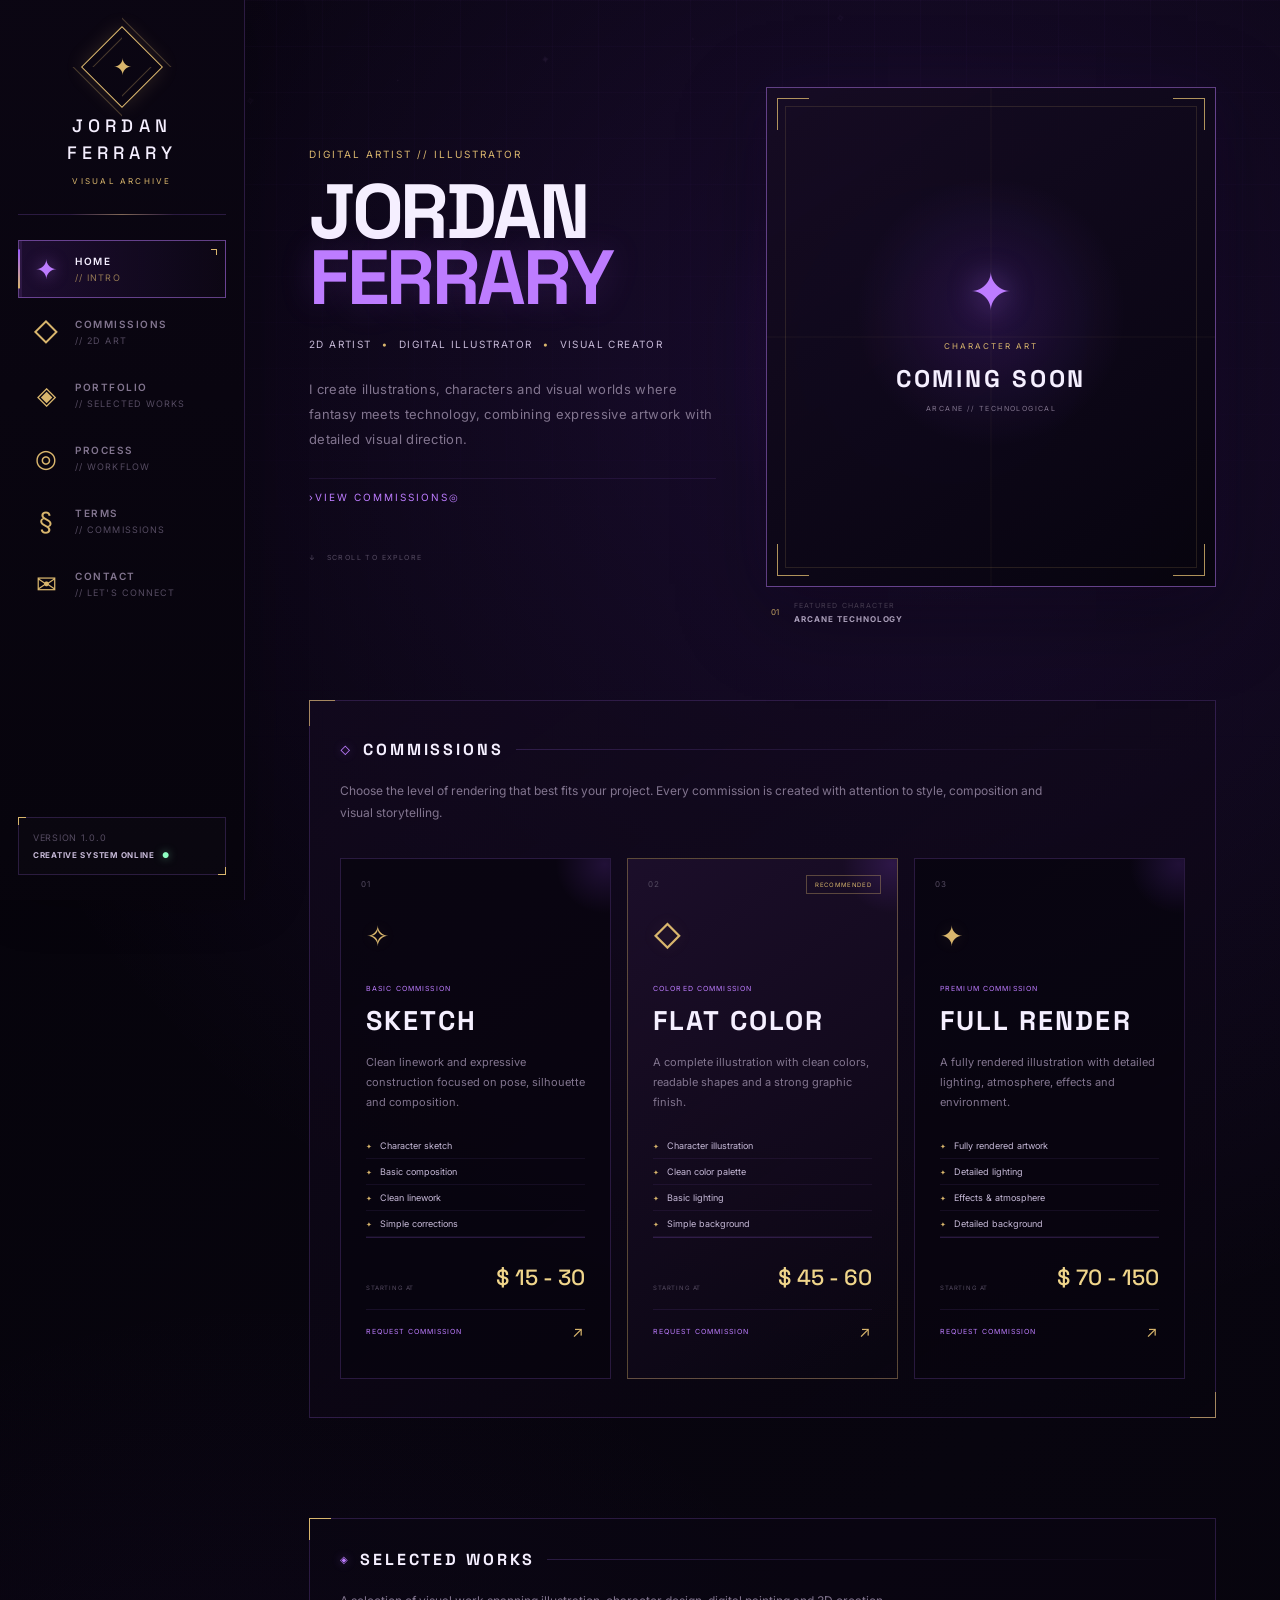
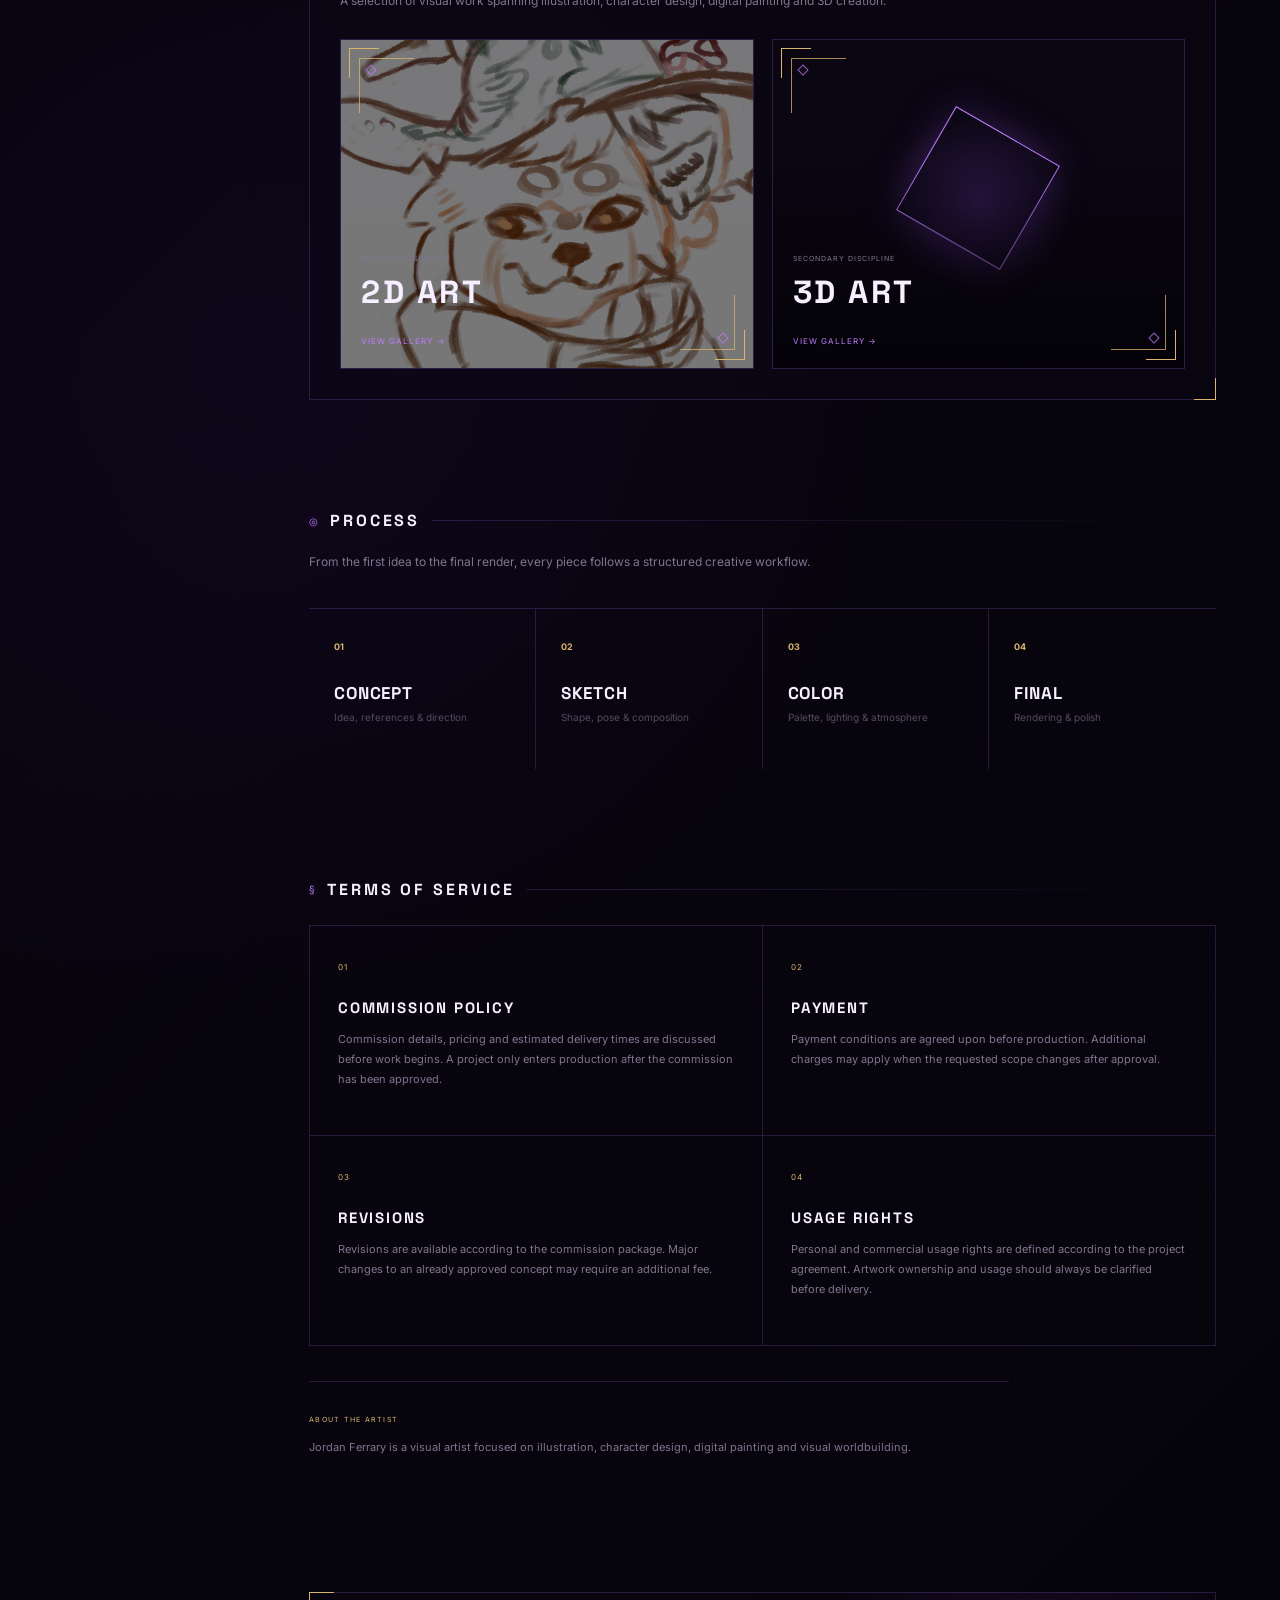
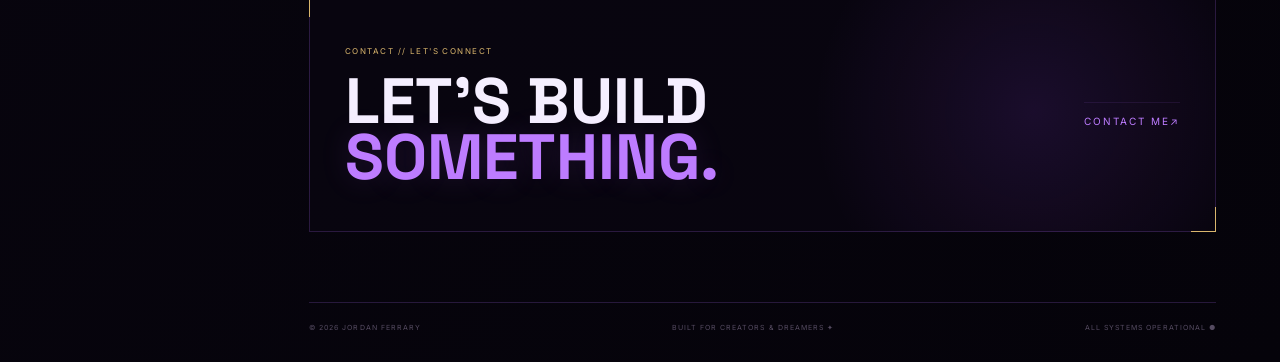
==== commit 3fa19a55: "Update title to include non-translatable span" ====
--- a/index.html
+++ b/index.html
@@ -15,7 +15,7 @@
         content="Jordan Ferrary — Digital artist, illustrator and visual creator."
     >
 
-    <title>JORDAN FERRARY // DIGITAL ARCHIVE</title>
+    <title><span translate="no">JORDAN FERRARY</span> // DIGITAL ARCHIVE</title>
 
 
     <!-- =====================================================
@@ -1213,4 +1213,4 @@
 <script src="js/global.js"></script>
 
 </body>
-</html>+</html>
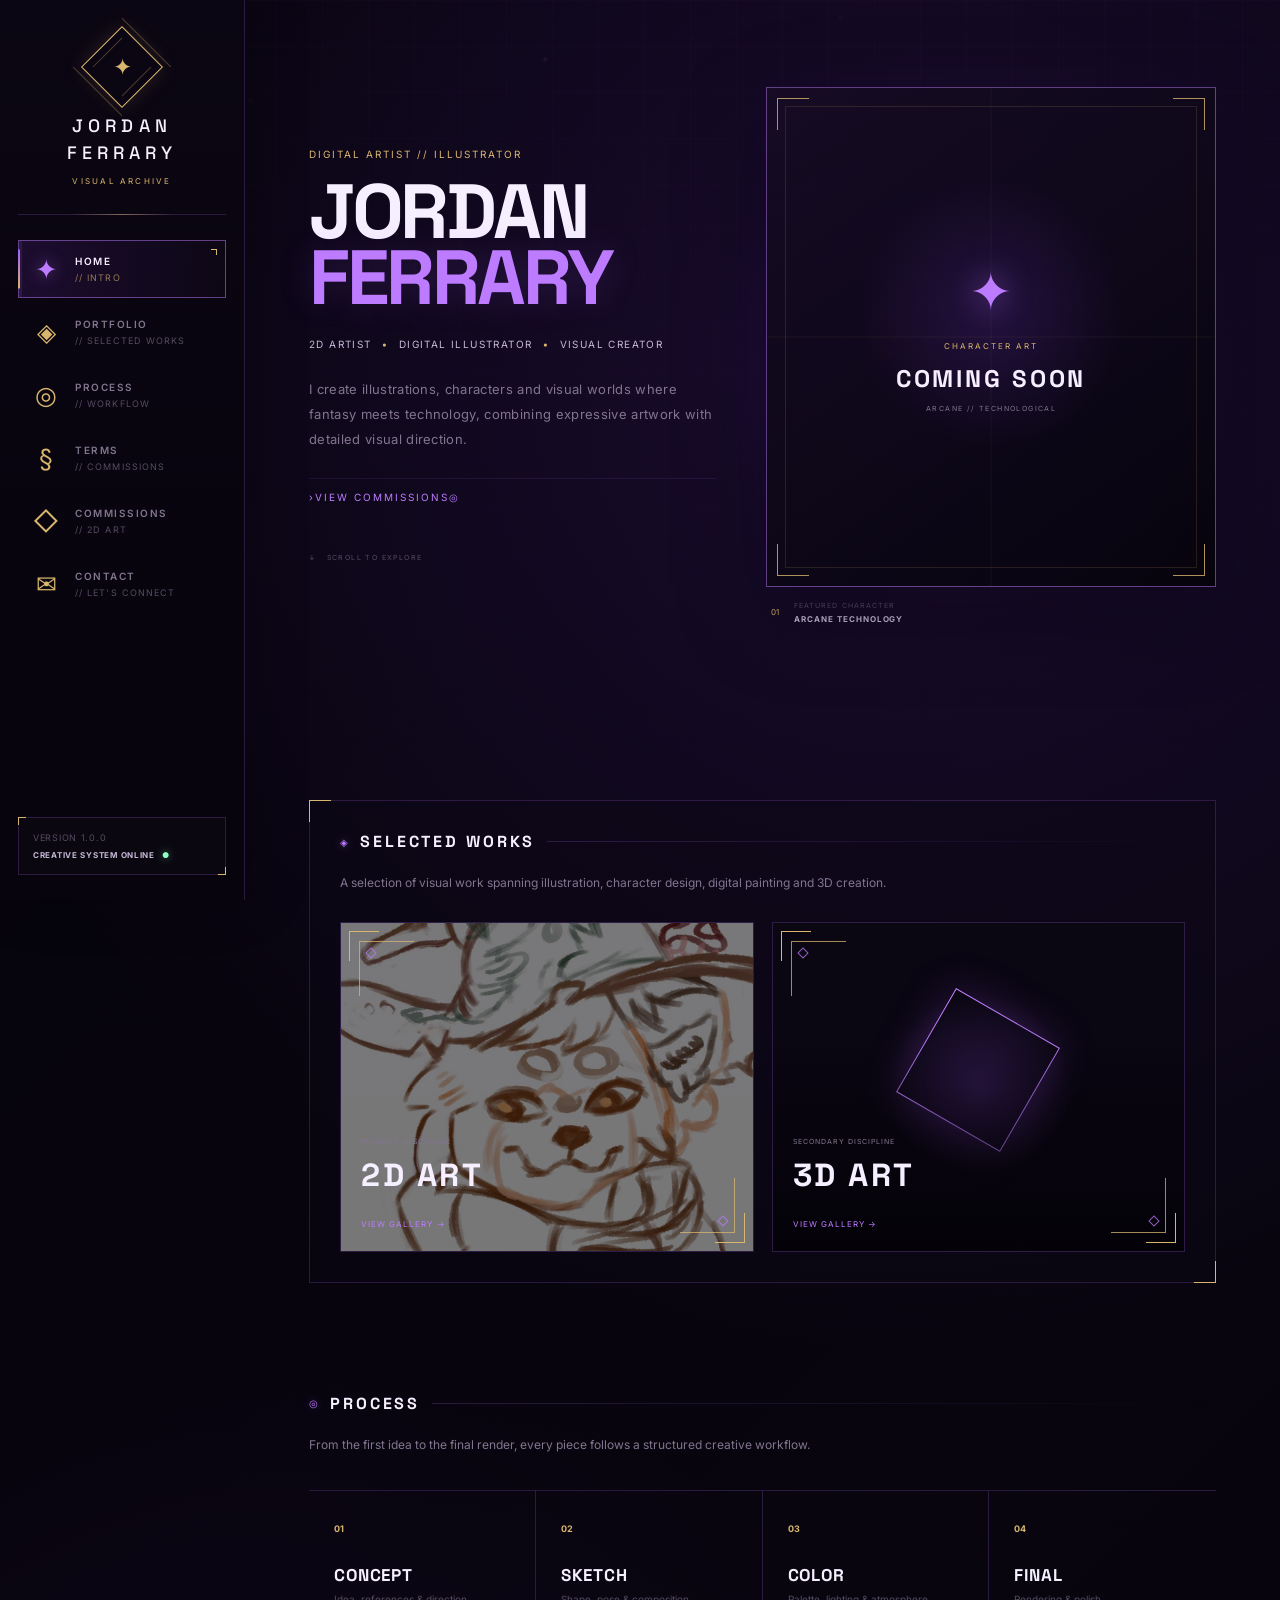
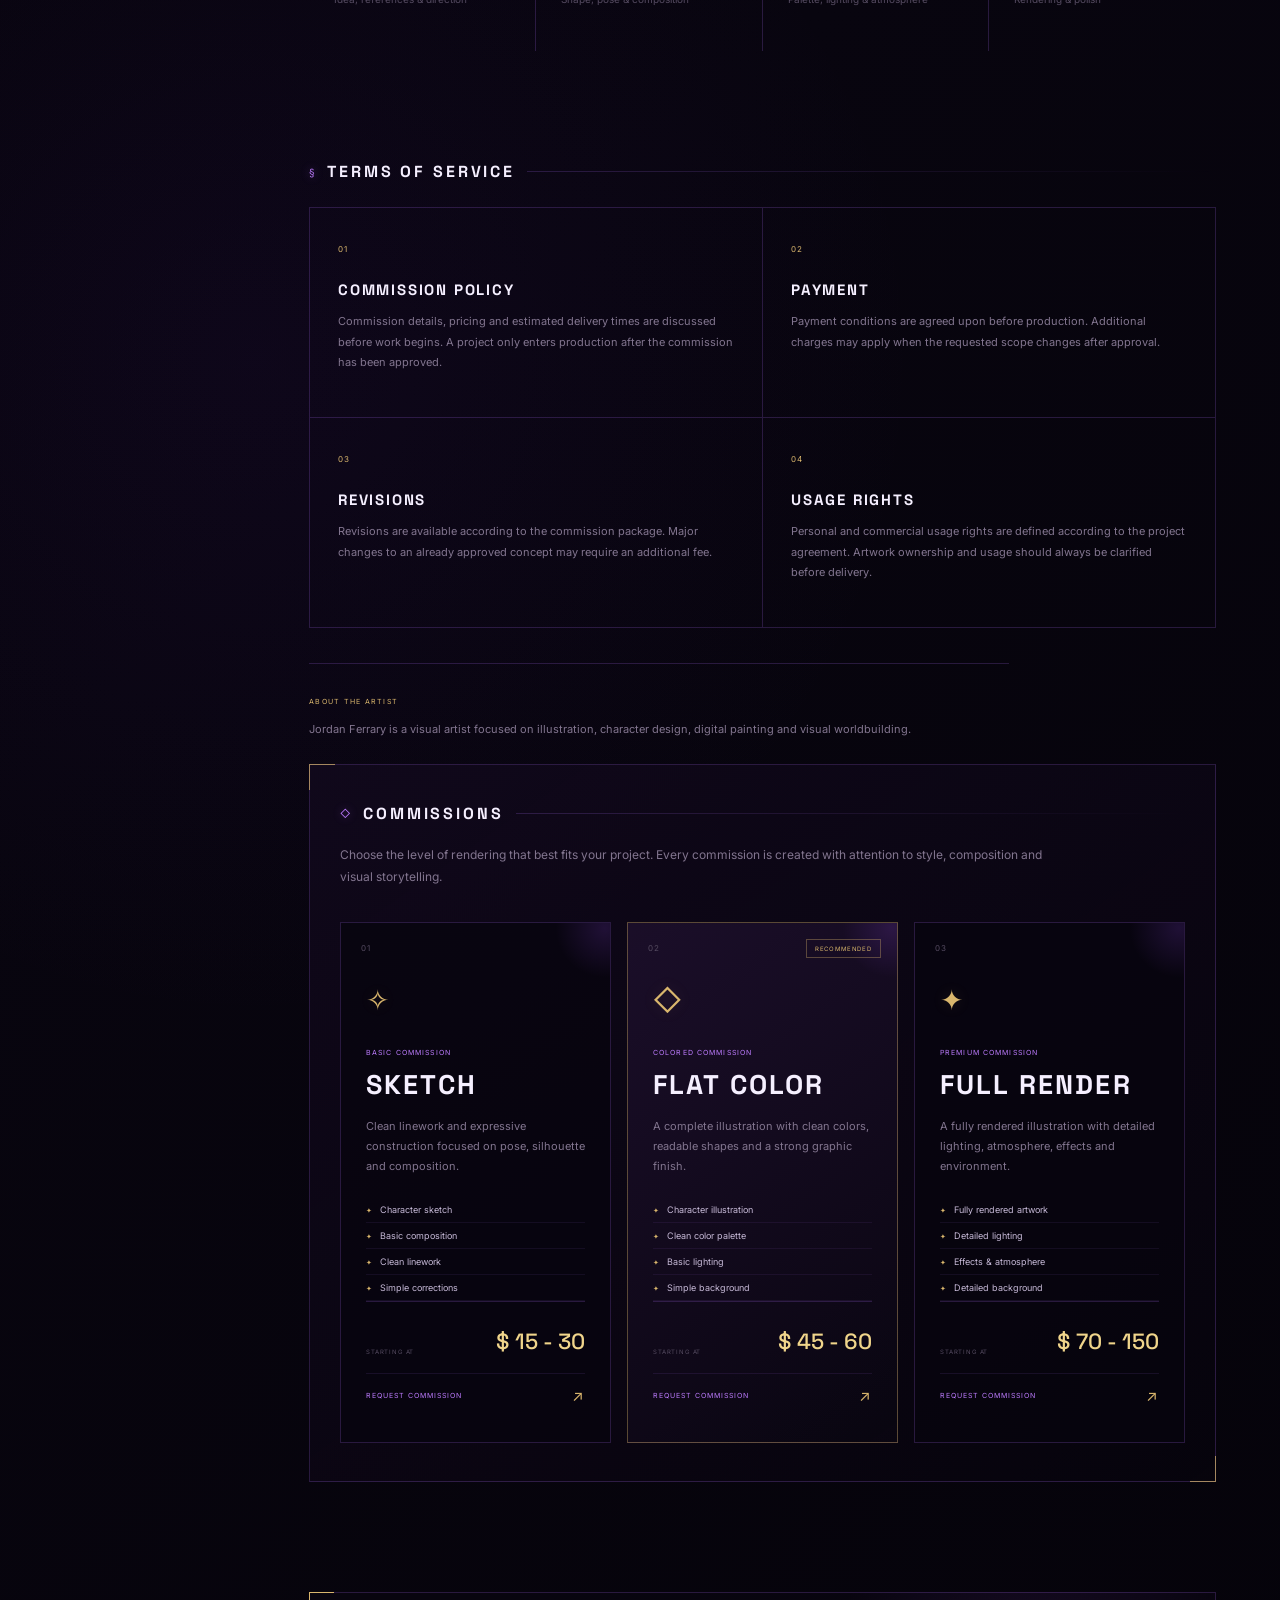
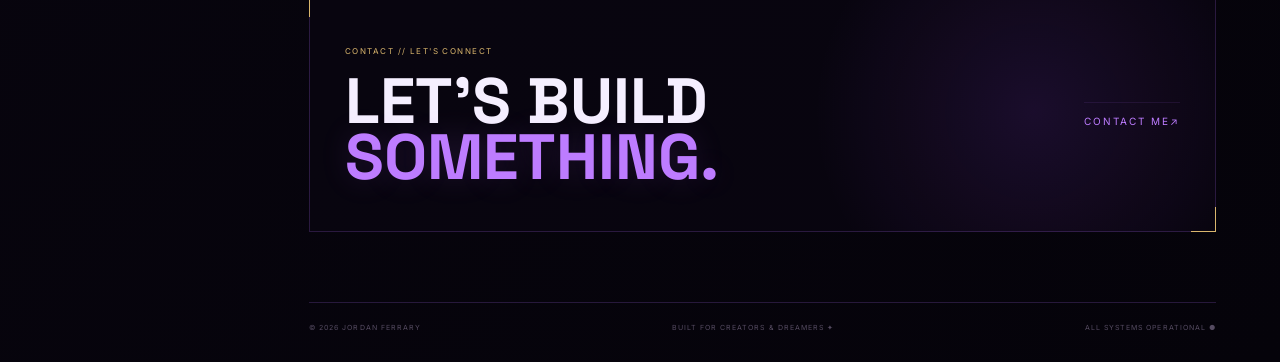
==== commit 2bb235b2: "atualização" ====
--- a/index.html
+++ b/index.html
@@ -15,7 +15,7 @@
         content="Jordan Ferrary — Digital artist, illustrator and visual creator."
     >
 
-    <title><span translate="no">JORDAN FERRARY</span> // DIGITAL ARCHIVE</title>
+    <title>JORDAN FERRARY // DIGITAL ARCHIVE</title>
 
 
     <!-- =====================================================
@@ -136,6 +136,66 @@
 
 
         <a
+            href="#portfolio"
+            class="nav-link"
+        >
+
+            <span
+                class="nav-icon"
+                aria-hidden="true"
+            >
+                ◈
+            </span>
+
+            <span class="nav-text">
+                PORTFOLIO
+                <small>// SELECTED WORKS</small>
+            </span>
+
+        </a>
+
+
+        <a
+            href="#process"
+            class="nav-link"
+        >
+
+            <span
+                class="nav-icon"
+                aria-hidden="true"
+            >
+                ◎
+            </span>
+
+            <span class="nav-text">
+                PROCESS
+                <small>// WORKFLOW</small>
+            </span>
+
+        </a>
+
+
+        <a
+            href="#terms"
+            class="nav-link"
+        >
+
+            <span
+                class="nav-icon"
+                aria-hidden="true"
+            >
+                §
+            </span>
+
+            <span class="nav-text">
+                TERMS
+                <small>// COMMISSIONS</small>
+            </span>
+
+        </a>
+
+
+        <a
             href="#commissions"
             class="nav-link"
         >
@@ -150,66 +210,6 @@
             <span class="nav-text">
                 COMMISSIONS
                 <small>// 2D ART</small>
-            </span>
-
-        </a>
-
-
-        <a
-            href="#portfolio"
-            class="nav-link"
-        >
-
-            <span
-                class="nav-icon"
-                aria-hidden="true"
-            >
-                ◈
-            </span>
-
-            <span class="nav-text">
-                PORTFOLIO
-                <small>// SELECTED WORKS</small>
-            </span>
-
-        </a>
-
-
-        <a
-            href="#process"
-            class="nav-link"
-        >
-
-            <span
-                class="nav-icon"
-                aria-hidden="true"
-            >
-                ◎
-            </span>
-
-            <span class="nav-text">
-                PROCESS
-                <small>// WORKFLOW</small>
-            </span>
-
-        </a>
-
-
-        <a
-            href="#terms"
-            class="nav-link"
-        >
-
-            <span
-                class="nav-icon"
-                aria-hidden="true"
-            >
-                §
-            </span>
-
-            <span class="nav-text">
-                TERMS
-                <small>// COMMISSIONS</small>
             </span>
 
         </a>
@@ -488,6 +488,366 @@
 
 
     <!-- =====================================================
+         PORTFOLIO // HOME
+         ===================================================== -->
+
+    <section
+        id="portfolio"
+        class="section archive"
+        aria-labelledby="portfolio-title"
+    >
+
+        <div class="section-title">
+
+            <span aria-hidden="true">◈</span>
+
+            <h2 id="portfolio-title">
+                SELECTED WORKS
+            </h2>
+
+            <i aria-hidden="true"></i>
+
+        </div>
+
+
+        <p class="archive-intro">
+
+            A selection of visual work spanning illustration,
+            character design, digital painting and 3D creation.
+
+        </p>
+
+
+        <div class="cards">
+
+
+            <!-- =================================================
+                 2D GALLERY
+                 ================================================= -->
+
+            <a
+                href="2d/index.html"
+                class="card"
+                aria-label="Open 2D art gallery"
+            >
+
+                <div class="card-visual">
+
+                    <img
+                        src="2d/assets/projeto-001/imagens/thumbnail.jpg"
+                        alt="2D art gallery preview"
+                        class="card-image"
+                    >
+
+                    <div
+                        class="ornament-card ornament-top-left"
+                        aria-hidden="true"
+                    ></div>
+
+                    <div
+                        class="ornament-card ornament-bottom-right"
+                        aria-hidden="true"
+                    ></div>
+
+                </div>
+
+
+                <div class="card-content">
+
+                    <small>
+                        PRIMARY DISCIPLINE
+                    </small>
+
+                    <h3>
+                        2D ART
+                    </h3>
+
+                    <span class="view">
+                        VIEW GALLERY →
+                    </span>
+
+                </div>
+
+            </a>
+
+
+            <!-- =================================================
+                 3D GALLERY
+                 ================================================= -->
+
+            <a
+                href="3d/index.html"
+                class="card"
+                aria-label="Open 3D art gallery"
+            >
+
+                <div class="card-visual card-3d">
+
+                    <div
+                        class="cube"
+                        aria-hidden="true"
+                    ></div>
+
+                    <div
+                        class="ornament-card ornament-top-left"
+                        aria-hidden="true"
+                    ></div>
+
+                    <div
+                        class="ornament-card ornament-bottom-right"
+                        aria-hidden="true"
+                    ></div>
+
+                </div>
+
+
+                <div class="card-content">
+
+                    <small>
+                        SECONDARY DISCIPLINE
+                    </small>
+
+                    <h3>
+                        3D ART
+                    </h3>
+
+                    <span class="view">
+                        VIEW GALLERY →
+                    </span>
+
+                </div>
+
+            </a>
+
+        </div>
+
+    </section>
+
+
+    <!-- =====================================================
+         PROCESS // HOME
+         ===================================================== -->
+
+    <section
+        id="process"
+        class="content process-section"
+        aria-labelledby="process-title"
+    >
+
+        <div class="section-title">
+
+            <span aria-hidden="true">◎</span>
+
+            <h2 id="process-title">
+                PROCESS
+            </h2>
+
+            <i aria-hidden="true"></i>
+
+        </div>
+
+
+        <p class="section-intro">
+
+            From the first idea to the final render, every piece
+            follows a structured creative workflow.
+
+        </p>
+
+
+        <div class="process-grid">
+
+
+            <div class="process-step">
+
+                <b>01</b>
+
+                <strong>
+                    CONCEPT
+                </strong>
+
+                <small>
+                    Idea, references &amp; direction
+                </small>
+
+            </div>
+
+
+            <div class="process-step">
+
+                <b>02</b>
+
+                <strong>
+                    SKETCH
+                </strong>
+
+                <small>
+                    Shape, pose &amp; composition
+                </small>
+
+            </div>
+
+
+            <div class="process-step">
+
+                <b>03</b>
+
+                <strong>
+                    COLOR
+                </strong>
+
+                <small>
+                    Palette, lighting &amp; atmosphere
+                </small>
+
+            </div>
+
+
+            <div class="process-step">
+
+                <b>04</b>
+
+                <strong>
+                    FINAL
+                </strong>
+
+                <small>
+                    Rendering &amp; polish
+                </small>
+
+            </div>
+
+        </div>
+
+    </section>
+
+
+    <!-- =====================================================
+         TERMS OF SERVICE // HOME
+         ===================================================== -->
+
+    <section
+        id="terms"
+        class="content terms-section"
+        aria-labelledby="terms-title"
+    >
+
+        <div class="section-title">
+
+            <span aria-hidden="true">§</span>
+
+            <h2 id="terms-title">
+                TERMS OF SERVICE
+            </h2>
+
+            <i aria-hidden="true"></i>
+
+        </div>
+
+
+        <div class="terms-grid">
+
+
+            <article class="terms-block">
+
+                <span>01</span>
+
+                <h3>
+                    COMMISSION POLICY
+                </h3>
+
+                <p>
+
+                    Commission details, pricing and estimated
+                    delivery times are discussed before work begins.
+                    A project only enters production after the
+                    commission has been approved.
+
+                </p>
+
+            </article>
+
+
+            <article class="terms-block">
+
+                <span>02</span>
+
+                <h3>
+                    PAYMENT
+                </h3>
+
+                <p>
+
+                    Payment conditions are agreed upon before
+                    production. Additional charges may apply when
+                    the requested scope changes after approval.
+
+                </p>
+
+            </article>
+
+
+            <article class="terms-block">
+
+                <span>03</span>
+
+                <h3>
+                    REVISIONS
+                </h3>
+
+                <p>
+
+                    Revisions are available according to the
+                    commission package. Major changes to an already
+                    approved concept may require an additional fee.
+
+                </p>
+
+            </article>
+
+
+            <article class="terms-block">
+
+                <span>04</span>
+
+                <h3>
+                    USAGE RIGHTS
+                </h3>
+
+                <p>
+
+                    Personal and commercial usage rights are defined
+                    according to the project agreement. Artwork
+                    ownership and usage should always be clarified
+                    before delivery.
+
+                </p>
+
+            </article>
+
+        </div>
+
+
+        <!-- OPTIONAL ABOUT -->
+
+        <div class="about-mini">
+
+            <small>
+                ABOUT THE ARTIST
+            </small>
+
+            <p>
+
+                Jordan Ferrary is a visual artist focused on
+                illustration, character design, digital painting
+                and visual worldbuilding.
+
+            </p>
+
+        </div>
+
+    </section>
+    <!-- =====================================================
          COMMISSIONS // HOME
          ===================================================== -->
 
@@ -772,366 +1132,7 @@
     </section>
 
 
-    <!-- =====================================================
-         PORTFOLIO // HOME
-         ===================================================== -->
-
-    <section
-        id="portfolio"
-        class="section archive"
-        aria-labelledby="portfolio-title"
-    >
-
-        <div class="section-title">
-
-            <span aria-hidden="true">◈</span>
-
-            <h2 id="portfolio-title">
-                SELECTED WORKS
-            </h2>
-
-            <i aria-hidden="true"></i>
-
-        </div>
-
-
-        <p class="archive-intro">
-
-            A selection of visual work spanning illustration,
-            character design, digital painting and 3D creation.
-
-        </p>
-
-
-        <div class="cards">
-
-
-            <!-- =================================================
-                 2D GALLERY
-                 ================================================= -->
-
-            <a
-                href="2d/index.html"
-                class="card"
-                aria-label="Open 2D art gallery"
-            >
-
-                <div class="card-visual">
-
-                    <img
-                        src="2d/assets/projeto-001/imagens/thumbnail.jpg"
-                        alt="2D art gallery preview"
-                        class="card-image"
-                    >
-
-                    <div
-                        class="ornament-card ornament-top-left"
-                        aria-hidden="true"
-                    ></div>
-
-                    <div
-                        class="ornament-card ornament-bottom-right"
-                        aria-hidden="true"
-                    ></div>
-
-                </div>
-
-
-                <div class="card-content">
-
-                    <small>
-                        PRIMARY DISCIPLINE
-                    </small>
-
-                    <h3>
-                        2D ART
-                    </h3>
-
-                    <span class="view">
-                        VIEW GALLERY →
-                    </span>
-
-                </div>
-
-            </a>
-
-
-            <!-- =================================================
-                 3D GALLERY
-                 ================================================= -->
-
-            <a
-                href="3d/index.html"
-                class="card"
-                aria-label="Open 3D art gallery"
-            >
-
-                <div class="card-visual card-3d">
-
-                    <div
-                        class="cube"
-                        aria-hidden="true"
-                    ></div>
-
-                    <div
-                        class="ornament-card ornament-top-left"
-                        aria-hidden="true"
-                    ></div>
-
-                    <div
-                        class="ornament-card ornament-bottom-right"
-                        aria-hidden="true"
-                    ></div>
-
-                </div>
-
-
-                <div class="card-content">
-
-                    <small>
-                        SECONDARY DISCIPLINE
-                    </small>
-
-                    <h3>
-                        3D ART
-                    </h3>
-
-                    <span class="view">
-                        VIEW GALLERY →
-                    </span>
-
-                </div>
-
-            </a>
-
-        </div>
-
-    </section>
-
-
-    <!-- =====================================================
-         PROCESS // HOME
-         ===================================================== -->
-
-    <section
-        id="process"
-        class="content process-section"
-        aria-labelledby="process-title"
-    >
-
-        <div class="section-title">
-
-            <span aria-hidden="true">◎</span>
-
-            <h2 id="process-title">
-                PROCESS
-            </h2>
-
-            <i aria-hidden="true"></i>
-
-        </div>
-
-
-        <p class="section-intro">
-
-            From the first idea to the final render, every piece
-            follows a structured creative workflow.
-
-        </p>
-
-
-        <div class="process-grid">
-
-
-            <div class="process-step">
-
-                <b>01</b>
-
-                <strong>
-                    CONCEPT
-                </strong>
-
-                <small>
-                    Idea, references &amp; direction
-                </small>
-
-            </div>
-
-
-            <div class="process-step">
-
-                <b>02</b>
-
-                <strong>
-                    SKETCH
-                </strong>
-
-                <small>
-                    Shape, pose &amp; composition
-                </small>
-
-            </div>
-
-
-            <div class="process-step">
-
-                <b>03</b>
-
-                <strong>
-                    COLOR
-                </strong>
-
-                <small>
-                    Palette, lighting &amp; atmosphere
-                </small>
-
-            </div>
-
-
-            <div class="process-step">
-
-                <b>04</b>
-
-                <strong>
-                    FINAL
-                </strong>
-
-                <small>
-                    Rendering &amp; polish
-                </small>
-
-            </div>
-
-        </div>
-
-    </section>
-
-
-    <!-- =====================================================
-         TERMS OF SERVICE // HOME
-         ===================================================== -->
-
-    <section
-        id="terms"
-        class="content terms-section"
-        aria-labelledby="terms-title"
-    >
-
-        <div class="section-title">
-
-            <span aria-hidden="true">§</span>
-
-            <h2 id="terms-title">
-                TERMS OF SERVICE
-            </h2>
-
-            <i aria-hidden="true"></i>
-
-        </div>
-
-
-        <div class="terms-grid">
-
-
-            <article class="terms-block">
-
-                <span>01</span>
-
-                <h3>
-                    COMMISSION POLICY
-                </h3>
-
-                <p>
-
-                    Commission details, pricing and estimated
-                    delivery times are discussed before work begins.
-                    A project only enters production after the
-                    commission has been approved.
-
-                </p>
-
-            </article>
-
-
-            <article class="terms-block">
-
-                <span>02</span>
-
-                <h3>
-                    PAYMENT
-                </h3>
-
-                <p>
-
-                    Payment conditions are agreed upon before
-                    production. Additional charges may apply when
-                    the requested scope changes after approval.
-
-                </p>
-
-            </article>
-
-
-            <article class="terms-block">
-
-                <span>03</span>
-
-                <h3>
-                    REVISIONS
-                </h3>
-
-                <p>
-
-                    Revisions are available according to the
-                    commission package. Major changes to an already
-                    approved concept may require an additional fee.
-
-                </p>
-
-            </article>
-
-
-            <article class="terms-block">
-
-                <span>04</span>
-
-                <h3>
-                    USAGE RIGHTS
-                </h3>
-
-                <p>
-
-                    Personal and commercial usage rights are defined
-                    according to the project agreement. Artwork
-                    ownership and usage should always be clarified
-                    before delivery.
-
-                </p>
-
-            </article>
-
-        </div>
-
-
-        <!-- OPTIONAL ABOUT -->
-
-        <div class="about-mini">
-
-            <small>
-                ABOUT THE ARTIST
-            </small>
-
-            <p>
-
-                Jordan Ferrary is a visual artist focused on
-                illustration, character design, digital painting
-                and visual worldbuilding.
-
-            </p>
-
-        </div>
-
-    </section>
+    
 
 
     <!-- =====================================================
@@ -1213,4 +1214,4 @@
 <script src="js/global.js"></script>
 
 </body>
-</html>
+</html>
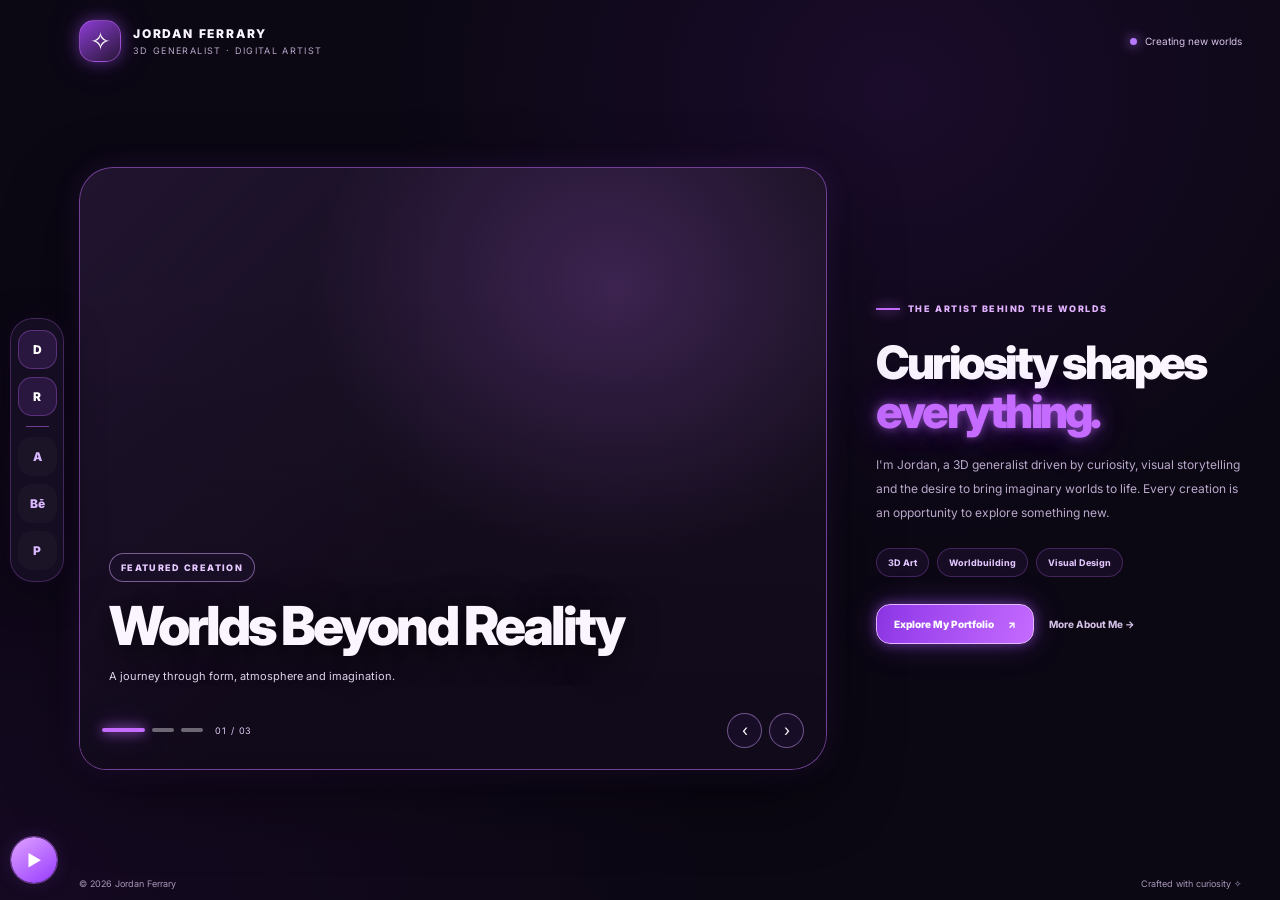
==== commit 5ae2e06a: "aualização de ui e ux" ====
--- a/index.html
+++ b/index.html
@@ -1,1217 +1,117 @@
 <!DOCTYPE html>
 <html lang="en">
+<head>
+  <meta charset="UTF-8">
+  <meta name="viewport" content="width=device-width, initial-scale=1">
+  <meta name="theme-color" content="#0b0713">
+  <meta name="description" content="Explore the 3D art, digital worlds and creative projects of Jordan Ferrary.">
+  <meta name="author" content="Jordan Ferrary">
+  <meta name="robots" content="index, follow">
+  <meta property="og:type" content="website">
+  <meta property="og:title" content="Jordan Ferrary — 3D Generalist">
+  <meta property="og:description" content="Explore the 3D art, digital worlds and creative projects of Jordan Ferrary.">
+  <meta property="og:image" content="https://images.unsplash.com/photo-1462331940025-496dfbfc7564?auto=format&fit=crop&w=1200&q=85">
+  <title>Jordan Ferrary — 3D Generalist</title>
 
-<head>
-
-    <meta charset="UTF-8">
-
-    <meta
-        name="viewport"
-        content="width=device-width, initial-scale=1.0"
-    >
-
-    <meta
-        name="description"
-        content="Jordan Ferrary — Digital artist, illustrator and visual creator."
-    >
-
-    <title>JORDAN FERRARY // DIGITAL ARCHIVE</title>
-
-
-    <!-- =====================================================
-         FAVICON
-         ===================================================== -->
-
-    <link
-        rel="icon"
-        type="image/x-icon"
-        href="img/favicon.ico"
-    >
-
-
-    <!-- =====================================================
-         FONTS
-         ===================================================== -->
-
-    <link
-        rel="preconnect"
-        href="https://fonts.googleapis.com"
-    >
-
-    <link
-        rel="preconnect"
-        href="https://fonts.gstatic.com"
-        crossorigin
-    >
-
-    <link
-        href="https://fonts.googleapis.com/css2?family=Inter:wght@400;500;600;700&family=Space+Grotesk:wght@400;500;600;700&display=swap"
-        rel="stylesheet"
-    >
-
-
-    <!-- =====================================================
-         STYLESHEET SYSTEM
-
-         01. Variables + Reset
-         02. Reusable Components
-         03. Home Page
-         ===================================================== -->
-
-    <link
-        rel="stylesheet"
-        href="css/variables-reset.css"
-    >
-
-    <link
-        rel="stylesheet"
-        href="css/style.css"
-    >
-
-    <link
-        rel="stylesheet"
-        href="css/home.css"
-    >
-
+  <link rel="preconnect" href="https://fonts.googleapis.com">
+  <link rel="preconnect" href="https://fonts.gstatic.com" crossorigin>
+  <link href="https://fonts.googleapis.com/css2?family=Inter:wght@400;500;600;700;800;900&display=swap" rel="stylesheet">
+  <link rel="stylesheet" href="css/variables.css">
+  <link rel="stylesheet" href="css/main.css">
+  <link rel="stylesheet" href="css/responsive.css">
+  <script src="js/main.js" defer></script>
 </head>
 
+<body>
+  <a class="skip-link" href="#main-content">Skip to content</a>
 
-<body>
+  <nav class="app-dock" aria-label="Social platforms">
+    <!-- Replace these example URLs with your actual profile links. -->
+    <a class="dock-link main-social" href="https://discord.com/" target="_blank" rel="noopener noreferrer" aria-label="Discord" title="Discord">D</a>
+    <a class="dock-link main-social" href="https://www.reddit.com/" target="_blank" rel="noopener noreferrer" aria-label="Reddit" title="Reddit">R</a>
+    <span class="dock-divider" aria-hidden="true"></span>
+    <a class="dock-link" href="https://www.artstation.com/" target="_blank" rel="noopener noreferrer" aria-label="ArtStation" title="ArtStation">A</a>
+    <a class="dock-link" href="https://www.behance.net/" target="_blank" rel="noopener noreferrer" aria-label="Behance" title="Behance">Bē</a>
+    <a class="dock-link" href="https://www.patreon.com/" target="_blank" rel="noopener noreferrer" aria-label="Patreon" title="Patreon">P</a>
+  </nav>
 
-<!-- =====================================================
-     SIDEBAR // GLOBAL COMPONENT
-     ===================================================== -->
+  <div class="page">
+    <header class="site-header">
+      <a class="brand" href="#home" aria-label="Jordan Ferrary home">
+        <span class="brand-mark" aria-hidden="true">✧</span>
+        <span class="brand-copy">
+          <span class="brand-name">JORDAN FERRARY</span>
+          <span class="brand-role">3D GENERALIST · DIGITAL ARTIST</span>
+        </span>
+      </a>
 
-<aside
-    class="sidebar"
-    aria-label="Main navigation"
->
+      <div class="availability">
+        <span class="availability-dot" aria-hidden="true"></span>
+        <span>Creating new worlds</span>
+      </div>
+    </header>
 
-    <!-- BRAND -->
+    <main id="main-content">
+      <section class="hero" id="hero" aria-label="Featured portfolio projects">
+        <a class="hero-art-link" id="artwork-link" href="portfolio.html" aria-label="Open featured artwork"></a>
 
-    <div class="brand">
-
-        <a
-            href="#home"
-            class="brand-symbol"
-            aria-label="Back to home"
-        >
-            <span>✦</span>
-        </a>
-
-        <h2>JORDAN</h2>
-
-        <h3>FERRARY</h3>
-
-        <small>VISUAL ARCHIVE</small>
-
-    </div>
-
-
-    <!-- NAVIGATION -->
-
-    <nav
-        class="nav"
-        aria-label="Primary navigation"
-    >
-
-        <a
-            href="#home"
-            class="nav-link active"
-        >
-
-            <span
-                class="nav-icon"
-                aria-hidden="true"
-            >
-                ✦
-            </span>
-
-            <span class="nav-text">
-                HOME
-                <small>// INTRO</small>
-            </span>
-
-        </a>
-
-
-        <a
-            href="#portfolio"
-            class="nav-link"
-        >
-
-            <span
-                class="nav-icon"
-                aria-hidden="true"
-            >
-                ◈
-            </span>
-
-            <span class="nav-text">
-                PORTFOLIO
-                <small>// SELECTED WORKS</small>
-            </span>
-
-        </a>
-
-
-        <a
-            href="#process"
-            class="nav-link"
-        >
-
-            <span
-                class="nav-icon"
-                aria-hidden="true"
-            >
-                ◎
-            </span>
-
-            <span class="nav-text">
-                PROCESS
-                <small>// WORKFLOW</small>
-            </span>
-
-        </a>
-
-
-        <a
-            href="#terms"
-            class="nav-link"
-        >
-
-            <span
-                class="nav-icon"
-                aria-hidden="true"
-            >
-                §
-            </span>
-
-            <span class="nav-text">
-                TERMS
-                <small>// COMMISSIONS</small>
-            </span>
-
-        </a>
-
-
-        <a
-            href="#commissions"
-            class="nav-link"
-        >
-
-            <span
-                class="nav-icon"
-                aria-hidden="true"
-            >
-                ◇
-            </span>
-
-            <span class="nav-text">
-                COMMISSIONS
-                <small>// 2D ART</small>
-            </span>
-
-        </a>
-
-
-        <a
-            href="#contact"
-            class="nav-link"
-        >
-
-            <span
-                class="nav-icon"
-                aria-hidden="true"
-            >
-                ✉
-            </span>
-
-            <span class="nav-text">
-                CONTACT
-                <small>// LET'S CONNECT</small>
-            </span>
-
-        </a>
-
-    </nav>
-
-
-    <!-- SYSTEM STATUS -->
-
-    <div class="system">
-
-        VERSION 1.0.0
-
-        <strong>
-            CREATIVE SYSTEM ONLINE
-            <b>●</b>
-        </strong>
-
-    </div>
-
-</aside>
-
-
-<!-- =====================================================
-     MAIN CONTENT
-     ===================================================== -->
-
-<main>
-
-
-    <!-- =================================================
-         MOBILE TOPBAR // GLOBAL COMPONENT
-         ================================================= -->
-
-    <header class="topbar">
-
-        <div class="online">
-
-            <span
-                class="online-dot"
-                aria-hidden="true"
-            ></span>
-
-            SYSTEM ONLINE
-
-            <span>
-                Creative Mode
-            </span>
-
+        <div class="hero-content" aria-live="polite" aria-atomic="true">
+          <span class="hero-label" id="hero-label">FEATURED CREATION</span>
+          <h2 id="hero-title">Worlds Beyond Reality</h2>
+          <p class="hero-description" id="hero-description">A journey through form, atmosphere and imagination.</p>
         </div>
 
+        <div class="hero-bottom">
+          <div class="slide-controls" id="dots" aria-label="Choose featured project">
+            <button class="dot active" type="button" aria-label="Show project 1" aria-pressed="true" data-slide="0"></button>
+            <button class="dot" type="button" aria-label="Show project 2" aria-pressed="false" data-slide="1"></button>
+            <button class="dot" type="button" aria-label="Show project 3" aria-pressed="false" data-slide="2"></button>
+            <span class="slide-number" id="slide-number">01 / 03</span>
+          </div>
 
-        <div class="top-icons">
+          <div class="slide-arrows" aria-label="Project navigation">
+            <button class="arrow" id="prev" type="button" aria-label="Previous project">‹</button>
+            <button class="arrow" id="next" type="button" aria-label="Next project">›</button>
+          </div>
+        </div>
+      </section>
 
-            <a
-                href="#portfolio"
-                aria-label="Go to portfolio"
-            >
-                ◇
-            </a>
+      <section class="artist" aria-labelledby="artist-heading">
+        <p class="eyebrow">The Artist Behind the Worlds</p>
+        <h1 id="artist-heading">Curiosity shapes <span>everything.</span></h1>
+        <p class="artist-description">
+          I'm Jordan, a 3D generalist driven by curiosity, visual storytelling and the desire to bring imaginary worlds to life. Every creation is an opportunity to explore something new.
+        </p>
 
-            <a
-                href="#home"
-                aria-label="Go to home"
-            >
-                ⌂
-            </a>
-
-            <button
-                class="menu-toggle"
-                type="button"
-                aria-label="Open navigation menu"
-                aria-expanded="false"
-            >
-                ☰
-            </button>
-
+        <div class="artist-tags" aria-label="Areas of work">
+          <span class="tag">3D Art</span>
+          <span class="tag">Worldbuilding</span>
+          <span class="tag">Visual Design</span>
         </div>
 
-    </header>
+        <div class="artist-actions">
+          <a class="primary-button" href="portfolio.html">Explore My Portfolio <span aria-hidden="true">↗</span></a>
+          <a class="text-button" href="about.html">More About Me <span aria-hidden="true">→</span></a>
+        </div>
+      </section>
+    </main>
 
+    <footer class="site-footer">
+      <span>© <span id="year"></span> Jordan Ferrary</span>
+      <span>Crafted with curiosity ✧</span>
+    </footer>
+  </div>
 
-    <!-- =====================================================
-         HERO // HOME
-         ===================================================== -->
+  <aside class="music" id="music-player" aria-label="Website soundtrack">
+    <button class="music-toggle" id="music-toggle" type="button" aria-label="Play music" aria-pressed="false">▶</button>
+    <div class="music-details">
+      <span class="music-title">Your Little Escape</span>
+      <span class="music-state" id="music-state">Soundtrack paused</span>
+      <label class="visually-hidden" for="music-volume">Music volume</label>
+      <input class="music-volume" id="music-volume" type="range" min="0" max="1" step="0.05" value="0.4">
+    </div>
+  </aside>
 
-    <section
-        id="home"
-        class="hero"
-        aria-labelledby="hero-title"
-    >
-
-        <!-- HERO COPY -->
-
-        <div class="hero-copy">
-
-            <div class="eyebrow">
-                DIGITAL ARTIST // ILLUSTRATOR
-            </div>
-
-
-            <h1 id="hero-title">
-
-                JORDAN
-
-                <br>
-
-                <span>FERRARY</span>
-
-            </h1>
-
-
-            <!-- ARTISTIC ROLES -->
-
-            <div class="roles">
-
-                2D ARTIST
-
-                <b>•</b>
-
-                DIGITAL ILLUSTRATOR
-
-                <b>•</b>
-
-                VISUAL CREATOR
-
-            </div>
-
-
-            <!-- HERO DESCRIPTION -->
-
-            <p class="hero-description">
-
-                I create illustrations, characters and visual worlds
-                where fantasy meets technology, combining expressive
-                artwork with detailed visual direction.
-
-            </p>
-
-
-            <!-- PRIMARY CTA -->
-
-            <a
-                href="#commissions"
-                class="cta"
-            >
-
-                <span aria-hidden="true">›</span>
-
-                VIEW COMMISSIONS
-
-                <span aria-hidden="true">◎</span>
-
-            </a>
-
-
-            <!-- SCROLL INDICATOR -->
-
-            <div class="scroll">
-
-                ↓ &nbsp; SCROLL TO EXPLORE
-
-            </div>
-
-        </div>
-
-
-        <!-- =================================================
-             HERO ART
-             ================================================= -->
-
-        <div class="hero-art">
-
-            <div class="hero-art-frame">
-
-                <div
-                    class="hero-art-corner top-left"
-                    aria-hidden="true"
-                ></div>
-
-                <div
-                    class="hero-art-corner top-right"
-                    aria-hidden="true"
-                ></div>
-
-                <div
-                    class="hero-art-corner bottom-left"
-                    aria-hidden="true"
-                ></div>
-
-                <div
-                    class="hero-art-corner bottom-right"
-                    aria-hidden="true"
-                ></div>
-
-
-                <!--
-                    HERO ART PLACEHOLDER
-
-                    Replace this block with the final
-                    character artwork when ready.
-
-                    Example:
-                    img/art/hero-character.webp
-                -->
-
-                <div class="hero-art-placeholder">
-
-                    <span
-                        class="hero-art-symbol"
-                        aria-hidden="true"
-                    >
-                        ✦
-                    </span>
-
-                    <small>
-                        CHARACTER ART
-                    </small>
-
-                    <strong>
-                        COMING SOON
-                    </strong>
-
-                    <i>
-                        ARCANE // TECHNOLOGICAL
-                    </i>
-
-                </div>
-
-            </div>
-
-
-            <!-- HERO ART LABEL -->
-
-            <div class="hero-art-label">
-
-                <span>01</span>
-
-                <div>
-
-                    <small>
-                        FEATURED CHARACTER
-                    </small>
-
-                    <strong>
-                        ARCANE TECHNOLOGY
-                    </strong>
-
-                </div>
-
-            </div>
-
-        </div>
-
-    </section>
-
-
-    <!-- =====================================================
-         PORTFOLIO // HOME
-         ===================================================== -->
-
-    <section
-        id="portfolio"
-        class="section archive"
-        aria-labelledby="portfolio-title"
-    >
-
-        <div class="section-title">
-
-            <span aria-hidden="true">◈</span>
-
-            <h2 id="portfolio-title">
-                SELECTED WORKS
-            </h2>
-
-            <i aria-hidden="true"></i>
-
-        </div>
-
-
-        <p class="archive-intro">
-
-            A selection of visual work spanning illustration,
-            character design, digital painting and 3D creation.
-
-        </p>
-
-
-        <div class="cards">
-
-
-            <!-- =================================================
-                 2D GALLERY
-                 ================================================= -->
-
-            <a
-                href="2d/index.html"
-                class="card"
-                aria-label="Open 2D art gallery"
-            >
-
-                <div class="card-visual">
-
-                    <img
-                        src="2d/assets/projeto-001/imagens/thumbnail.jpg"
-                        alt="2D art gallery preview"
-                        class="card-image"
-                    >
-
-                    <div
-                        class="ornament-card ornament-top-left"
-                        aria-hidden="true"
-                    ></div>
-
-                    <div
-                        class="ornament-card ornament-bottom-right"
-                        aria-hidden="true"
-                    ></div>
-
-                </div>
-
-
-                <div class="card-content">
-
-                    <small>
-                        PRIMARY DISCIPLINE
-                    </small>
-
-                    <h3>
-                        2D ART
-                    </h3>
-
-                    <span class="view">
-                        VIEW GALLERY →
-                    </span>
-
-                </div>
-
-            </a>
-
-
-            <!-- =================================================
-                 3D GALLERY
-                 ================================================= -->
-
-            <a
-                href="3d/index.html"
-                class="card"
-                aria-label="Open 3D art gallery"
-            >
-
-                <div class="card-visual card-3d">
-
-                    <div
-                        class="cube"
-                        aria-hidden="true"
-                    ></div>
-
-                    <div
-                        class="ornament-card ornament-top-left"
-                        aria-hidden="true"
-                    ></div>
-
-                    <div
-                        class="ornament-card ornament-bottom-right"
-                        aria-hidden="true"
-                    ></div>
-
-                </div>
-
-
-                <div class="card-content">
-
-                    <small>
-                        SECONDARY DISCIPLINE
-                    </small>
-
-                    <h3>
-                        3D ART
-                    </h3>
-
-                    <span class="view">
-                        VIEW GALLERY →
-                    </span>
-
-                </div>
-
-            </a>
-
-        </div>
-
-    </section>
-
-
-    <!-- =====================================================
-         PROCESS // HOME
-         ===================================================== -->
-
-    <section
-        id="process"
-        class="content process-section"
-        aria-labelledby="process-title"
-    >
-
-        <div class="section-title">
-
-            <span aria-hidden="true">◎</span>
-
-            <h2 id="process-title">
-                PROCESS
-            </h2>
-
-            <i aria-hidden="true"></i>
-
-        </div>
-
-
-        <p class="section-intro">
-
-            From the first idea to the final render, every piece
-            follows a structured creative workflow.
-
-        </p>
-
-
-        <div class="process-grid">
-
-
-            <div class="process-step">
-
-                <b>01</b>
-
-                <strong>
-                    CONCEPT
-                </strong>
-
-                <small>
-                    Idea, references &amp; direction
-                </small>
-
-            </div>
-
-
-            <div class="process-step">
-
-                <b>02</b>
-
-                <strong>
-                    SKETCH
-                </strong>
-
-                <small>
-                    Shape, pose &amp; composition
-                </small>
-
-            </div>
-
-
-            <div class="process-step">
-
-                <b>03</b>
-
-                <strong>
-                    COLOR
-                </strong>
-
-                <small>
-                    Palette, lighting &amp; atmosphere
-                </small>
-
-            </div>
-
-
-            <div class="process-step">
-
-                <b>04</b>
-
-                <strong>
-                    FINAL
-                </strong>
-
-                <small>
-                    Rendering &amp; polish
-                </small>
-
-            </div>
-
-        </div>
-
-    </section>
-
-
-    <!-- =====================================================
-         TERMS OF SERVICE // HOME
-         ===================================================== -->
-
-    <section
-        id="terms"
-        class="content terms-section"
-        aria-labelledby="terms-title"
-    >
-
-        <div class="section-title">
-
-            <span aria-hidden="true">§</span>
-
-            <h2 id="terms-title">
-                TERMS OF SERVICE
-            </h2>
-
-            <i aria-hidden="true"></i>
-
-        </div>
-
-
-        <div class="terms-grid">
-
-
-            <article class="terms-block">
-
-                <span>01</span>
-
-                <h3>
-                    COMMISSION POLICY
-                </h3>
-
-                <p>
-
-                    Commission details, pricing and estimated
-                    delivery times are discussed before work begins.
-                    A project only enters production after the
-                    commission has been approved.
-
-                </p>
-
-            </article>
-
-
-            <article class="terms-block">
-
-                <span>02</span>
-
-                <h3>
-                    PAYMENT
-                </h3>
-
-                <p>
-
-                    Payment conditions are agreed upon before
-                    production. Additional charges may apply when
-                    the requested scope changes after approval.
-
-                </p>
-
-            </article>
-
-
-            <article class="terms-block">
-
-                <span>03</span>
-
-                <h3>
-                    REVISIONS
-                </h3>
-
-                <p>
-
-                    Revisions are available according to the
-                    commission package. Major changes to an already
-                    approved concept may require an additional fee.
-
-                </p>
-
-            </article>
-
-
-            <article class="terms-block">
-
-                <span>04</span>
-
-                <h3>
-                    USAGE RIGHTS
-                </h3>
-
-                <p>
-
-                    Personal and commercial usage rights are defined
-                    according to the project agreement. Artwork
-                    ownership and usage should always be clarified
-                    before delivery.
-
-                </p>
-
-            </article>
-
-        </div>
-
-
-        <!-- OPTIONAL ABOUT -->
-
-        <div class="about-mini">
-
-            <small>
-                ABOUT THE ARTIST
-            </small>
-
-            <p>
-
-                Jordan Ferrary is a visual artist focused on
-                illustration, character design, digital painting
-                and visual worldbuilding.
-
-            </p>
-
-        </div>
-
-    </section>
-    <!-- =====================================================
-         COMMISSIONS // HOME
-         ===================================================== -->
-
-    <section
-        id="commissions"
-        class="section commissions"
-        aria-labelledby="commissions-title"
-    >
-
-        <div class="section-title">
-
-            <span aria-hidden="true">◇</span>
-
-            <h2 id="commissions-title">
-                COMMISSIONS
-            </h2>
-
-            <i aria-hidden="true"></i>
-
-        </div>
-
-
-        <p class="section-intro">
-
-            Choose the level of rendering that best fits your project.
-            Every commission is created with attention to style,
-            composition and visual storytelling.
-
-        </p>
-
-
-        <div class="commission-grid">
-
-
-            <!-- =================================================
-                 COMMISSION 01 // SKETCH
-                 ================================================= -->
-
-            <article class="commission-card">
-
-                <div class="commission-number">
-                    01
-                </div>
-
-                <div
-                    class="commission-icon"
-                    aria-hidden="true"
-                >
-                    ✧
-                </div>
-
-
-                <div class="commission-content">
-
-                    <small>
-                        BASIC COMMISSION
-                    </small>
-
-                    <h3>
-                        SKETCH
-                    </h3>
-
-                    <p>
-
-                        Clean linework and expressive construction
-                        focused on pose, silhouette and composition.
-
-                    </p>
-
-
-                    <ul>
-
-                        <li>Character sketch</li>
-
-                        <li>Basic composition</li>
-
-                        <li>Clean linework</li>
-
-                        <li>Simple corrections</li>
-
-                    </ul>
-
-                </div>
-
-
-                <div class="commission-price">
-
-                    <span>
-                        STARTING AT
-                    </span>
-
-                    <!-- PRICE -->
-
-                    <strong>
-                        $ 15 - 30
-                    </strong>
-
-                </div>
-
-
-                <a
-                    href="contact/index.html"
-                    class="commission-link"
-                >
-
-                    REQUEST COMMISSION
-
-                    <span aria-hidden="true">
-                        ↗
-                    </span>
-
-                </a>
-
-            </article>
-
-
-            <!-- =================================================
-                 COMMISSION 02 // FLAT COLOR
-                 ================================================= -->
-
-            <article class="commission-card featured">
-
-                <div class="commission-number">
-                    02
-                </div>
-
-                <div
-                    class="commission-icon"
-                    aria-hidden="true"
-                >
-                    ◇
-                </div>
-
-
-                <div class="commission-content">
-
-                    <small>
-                        COLORED COMMISSION
-                    </small>
-
-                    <h3>
-                        FLAT COLOR
-                    </h3>
-
-                    <p>
-
-                        A complete illustration with clean colors,
-                        readable shapes and a strong graphic finish.
-
-                    </p>
-
-
-                    <ul>
-
-                        <li>Character illustration</li>
-
-                        <li>Clean color palette</li>
-
-                        <li>Basic lighting</li>
-
-                        <li>Simple background</li>
-
-                    </ul>
-
-                </div>
-
-
-                <div class="commission-price">
-
-                    <span>
-                        STARTING AT
-                    </span>
-
-                    <!-- PRICE -->
-
-                    <strong>
-                        $ 45 - 60
-                    </strong>
-
-                </div>
-
-
-                <a
-                    href="contact/index.html"
-                    class="commission-link"
-                >
-
-                    REQUEST COMMISSION
-
-                    <span aria-hidden="true">
-                        ↗
-                    </span>
-
-                </a>
-
-            </article>
-
-
-            <!-- =================================================
-                 COMMISSION 03 // FULL RENDER
-                 ================================================= -->
-
-            <article class="commission-card">
-
-                <div class="commission-number">
-                    03
-                </div>
-
-                <div
-                    class="commission-icon"
-                    aria-hidden="true"
-                >
-                    ✦
-                </div>
-
-
-                <div class="commission-content">
-
-                    <small>
-                        PREMIUM COMMISSION
-                    </small>
-
-                    <h3>
-                        FULL RENDER
-                    </h3>
-
-                    <p>
-
-                        A fully rendered illustration with detailed
-                        lighting, atmosphere, effects and environment.
-
-                    </p>
-
-
-                    <ul>
-
-                        <li>Fully rendered artwork</li>
-
-                        <li>Detailed lighting</li>
-
-                        <li>Effects &amp; atmosphere</li>
-
-                        <li>Detailed background</li>
-
-                    </ul>
-
-                </div>
-
-
-                <div class="commission-price">
-
-                    <span>
-                        STARTING AT
-                    </span>
-
-                    <!-- PRICE -->
-
-                    <strong>
-                        $ 70 - 150
-                    </strong>
-
-                </div>
-
-
-                <a
-                    href="contact/index.html"
-                    class="commission-link"
-                >
-
-                    REQUEST COMMISSION
-
-                    <span aria-hidden="true">
-                        ↗
-                    </span>
-
-                </a>
-
-            </article>
-
-        </div>
-
-    </section>
-
-
-    
-
-
-    <!-- =====================================================
-         CONTACT // HOME
-         ===================================================== -->
-
-    <section
-        id="contact"
-        class="contact"
-        aria-labelledby="contact-title"
-    >
-
-        <div>
-
-            <small>
-                CONTACT // LET'S CONNECT
-            </small>
-
-
-            <h2 id="contact-title">
-
-                LET'S BUILD
-
-                <br>
-
-                <span>
-                    SOMETHING.
-                </span>
-
-            </h2>
-
-        </div>
-
-
-        <a
-            href="contact/index.html"
-            class="cta"
-        >
-
-            CONTACT ME
-
-            <span aria-hidden="true">
-                ↗
-            </span>
-
-        </a>
-
-    </section>
-
-
-    <!-- =====================================================
-         FOOTER
-         ===================================================== -->
-
-    <footer>
-
-        <span>
-            © 2026 JORDAN FERRARY
-        </span>
-
-        <span>
-            BUILT FOR CREATORS &amp; DREAMERS ✦
-        </span>
-
-        <span>
-            ALL SYSTEMS OPERATIONAL ●
-        </span>
-
-    </footer>
-
-</main>
-
-
-<!-- =====================================================
-     JAVASCRIPT
-     ===================================================== -->
-
-<script src="js/main.js"></script>
-<script src="js/global.js"></script>
-
+  <audio id="audio" loop preload="none"></audio>
 </body>
-</html>+</html>
--- a/css/variables.css
+++ b/css/variables.css
@@ -0,0 +1,75 @@
+/* ==========================================================
+   JORDAN FERRARY — DESIGN TOKENS
+   Change global design decisions here; component styles use
+   these variables instead of duplicating visual values.
+   ========================================================== */
+
+:root {
+  /* Color system */
+  --color-bg: #0b0713;
+  --color-surface: #171020;
+  --color-surface-raised: #21152e;
+  --color-surface-glass: rgb(23 14 35 / 94%);
+  --color-purple: #a855ff;
+  --color-neon: #c56bff;
+  --color-lavender: #e1b0ff;
+  --color-text: #faf5ff;
+  --color-muted: #b9a8ca;
+  --color-muted-strong: #d6c2e8;
+  --color-border: rgb(197 107 255 / 26%);
+  --color-border-strong: rgb(197 107 255 / 52%);
+  --color-white: #fff;
+  --color-overlay: rgb(16 9 25 / 94%);
+  --color-status: #b77aff;
+
+  /* Typography */
+  --font-body: "Inter", "Segoe UI", Arial, sans-serif;
+  --font-size-xs: 0.5625rem;
+  --font-size-sm: 0.625rem;
+  --font-size-base: 0.75rem;
+  --font-weight-medium: 500;
+  --font-weight-bold: 700;
+  --font-weight-heavy: 850;
+  --line-height-body: 1.9;
+
+  /* Spacing scale */
+  --space-1: 0.25rem;
+  --space-2: 0.5rem;
+  --space-3: 0.75rem;
+  --space-4: 1rem;
+  --space-5: 1.25rem;
+  --space-6: 1.5rem;
+  --space-8: 2rem;
+  --space-10: 2.5rem;
+  --space-12: 3rem;
+
+  /* Layout */
+  --dock-width: 3.375rem;
+  --dock-gap: 1.5625rem;
+  --page-right-margin: 2.375rem;
+  --content-max: 90.625rem;
+  --header-height: 5.125rem;
+  --radius-sm: 0.625rem;
+  --radius-md: 0.875rem;
+  --radius-lg: 1.5rem;
+  --radius-xl: 2rem;
+  --radius-pill: 999px;
+
+  /* Effects */
+  --shadow-glow: 0 0 0.9375rem rgb(168 85 255 / 44%), 0 0 2.375rem rgb(168 85 255 / 15%);
+  --shadow-card: 0 1.5625rem 4.6875rem rgb(0 0 0 / 38%), 0 0 1.75rem rgb(168 85 255 / 12%);
+  --shadow-player: 0 0 1.125rem rgb(168 85 255 / 15%);
+  --blur-glass: 1.5rem;
+
+  /* Motion */
+  --duration-fast: 180ms;
+  --duration-normal: 250ms;
+  --duration-slow: 350ms;
+  --ease-standard: cubic-bezier(0.2, 0.7, 0.2, 1);
+
+  /* Component sizing */
+  --dock-link-size: 2.4375rem;
+  --hero-radius: 2.125rem 1.5625rem 2.25rem 1.6875rem;
+  --hero-height-min: 25.625rem;
+  --hero-height-max: 38.125rem;
+}
--- a/css/main.css
+++ b/css/main.css
@@ -0,0 +1,611 @@
+/* ==========================================================
+   BASE + COMPONENT STYLES
+   Keep responsive layout overrides in responsive.css.
+   ========================================================== */
+
+/* Reset and document defaults */
+*,
+*::before,
+*::after {
+  box-sizing: border-box;
+}
+
+html {
+  min-height: 100%;
+  scroll-behavior: smooth;
+  scroll-padding-top: var(--space-6);
+}
+
+body {
+  min-width: 320px;
+  min-height: 100vh;
+  margin: 0;
+  overflow-x: hidden;
+  color: var(--color-text);
+  background:
+    radial-gradient(ellipse at 70% 10%, rgb(104 37 166 / 16%), transparent 40%),
+    radial-gradient(ellipse at 0% 100%, rgb(77 20 116 / 15%), transparent 40%),
+    var(--color-bg);
+  font-family: var(--font-body);
+  -webkit-font-smoothing: antialiased;
+  text-rendering: optimizeLegibility;
+}
+
+a {
+  color: inherit;
+  text-decoration: none;
+}
+
+button,
+input {
+  font: inherit;
+}
+
+button {
+  color: inherit;
+}
+
+button:focus-visible,
+a:focus-visible,
+input:focus-visible {
+  outline: 2px solid var(--color-lavender);
+  outline-offset: 4px;
+}
+
+::selection {
+  color: var(--color-white);
+  background: var(--color-purple);
+}
+
+.skip-link,
+.visually-hidden {
+  position: absolute;
+  width: 1px;
+  height: 1px;
+  padding: 0;
+  overflow: hidden;
+  clip: rect(0, 0, 0, 0);
+  white-space: nowrap;
+  border: 0;
+}
+
+.skip-link:focus {
+  z-index: 1000;
+  top: var(--space-3);
+  left: var(--space-3);
+  width: auto;
+  height: auto;
+  padding: var(--space-3) var(--space-4);
+  clip: auto;
+  border-radius: var(--radius-sm);
+  background: var(--color-surface-raised);
+}
+
+/* Main page grid */
+.page {
+  width: min(
+    var(--content-max),
+    calc(100% - var(--dock-width) - var(--dock-gap) - var(--page-right-margin))
+  );
+  margin-right: auto;
+  margin-left: calc(var(--dock-width) + var(--dock-gap));
+}
+
+.site-header {
+  min-height: var(--header-height);
+  display: flex;
+  align-items: center;
+  justify-content: space-between;
+  gap: var(--space-4);
+}
+
+.brand {
+  display: inline-flex;
+  align-items: center;
+  gap: var(--space-3);
+  min-width: 0;
+}
+
+.brand-mark {
+  width: 2.625rem;
+  height: 2.625rem;
+  display: grid;
+  flex: 0 0 auto;
+  place-items: center;
+  border: 1px solid var(--color-border-strong);
+  border-radius: 0.9375rem;
+  background: linear-gradient(145deg, #8c3dd3, #291638);
+  box-shadow: var(--shadow-glow);
+  color: var(--color-white);
+  font-size: 1.5625rem;
+}
+
+.brand-copy,
+.brand-name,
+.brand-role {
+  display: block;
+}
+
+.brand-name {
+  font-size: 0.75rem;
+  font-weight: var(--font-weight-heavy);
+  letter-spacing: 0.15em;
+}
+
+.brand-role {
+  margin-top: var(--space-1);
+  color: var(--color-muted);
+  font-size: var(--font-size-xs);
+  letter-spacing: 0.15em;
+}
+
+.availability {
+  display: inline-flex;
+  align-items: center;
+  gap: var(--space-2);
+  color: var(--color-muted-strong);
+  font-size: var(--font-size-sm);
+  white-space: nowrap;
+}
+
+.availability-dot {
+  width: 0.4375rem;
+  height: 0.4375rem;
+  border-radius: 50%;
+  background: var(--color-status);
+  box-shadow: 0 0 0.75rem var(--color-status);
+}
+
+/* Fixed social dock */
+.app-dock {
+  position: fixed;
+  z-index: 50;
+  top: 50%;
+  left: 0.625rem;
+  display: flex;
+  width: var(--dock-width);
+  flex-direction: column;
+  align-items: center;
+  gap: var(--space-2);
+  padding: 0.6875rem 0.375rem;
+  transform: translateY(-50%);
+  border: 1px solid var(--color-border);
+  border-radius: 1.4375rem;
+  background: var(--color-surface-glass);
+  -webkit-backdrop-filter: blur(var(--blur-glass));
+  backdrop-filter: blur(var(--blur-glass));
+  box-shadow: 0 0.625rem 2.5rem rgb(0 0 0 / 44%), 0 0 1.375rem rgb(168 85 255 / 7%);
+}
+
+.dock-link {
+  display: grid;
+  width: var(--dock-link-size);
+  height: var(--dock-link-size);
+  flex: 0 0 auto;
+  place-items: center;
+  border: 1px solid transparent;
+  border-radius: var(--radius-md);
+  background: rgb(255 255 255 / 2.5%);
+  color: #d9b8ff;
+  font-size: var(--font-size-base);
+  font-weight: var(--font-weight-heavy);
+  transition:
+    transform var(--duration-normal) var(--ease-standard),
+    border-color var(--duration-normal) ease,
+    background var(--duration-normal) ease,
+    box-shadow var(--duration-normal) ease;
+}
+
+.dock-link:hover {
+  transform: translateY(-2px);
+  border-color: var(--color-neon);
+  background: rgb(168 85 255 / 19%);
+  color: var(--color-white);
+  box-shadow: var(--shadow-glow);
+}
+
+.dock-link.main-social {
+  border-color: rgb(197 107 255 / 31%);
+  background: rgb(168 85 255 / 14%);
+  color: var(--color-white);
+}
+
+.dock-divider {
+  width: 1.4375rem;
+  height: 1px;
+  margin: 0.125rem 0;
+  background: var(--color-border-strong);
+}
+
+/* Compact music player */
+.music {
+  position: fixed;
+  z-index: 60;
+  bottom: 1rem;
+  left: 0.625rem;
+  display: flex;
+  width: 3rem;
+  height: 3rem;
+  align-items: center;
+  overflow: hidden;
+  border: 1px solid var(--color-border-strong);
+  border-radius: var(--radius-pill);
+  background: rgb(27 16 41 / 93%);
+  -webkit-backdrop-filter: blur(1.375rem);
+  backdrop-filter: blur(1.375rem);
+  box-shadow: var(--shadow-player);
+  transition:
+    width var(--duration-slow) var(--ease-standard),
+    box-shadow var(--duration-slow) ease;
+}
+
+.music:hover,
+.music:focus-within,
+.music.expanded {
+  width: 14.0625rem;
+  box-shadow: var(--shadow-glow);
+}
+
+.music-toggle {
+  display: grid;
+  width: 2.875rem;
+  height: 2.875rem;
+  flex: 0 0 2.875rem;
+  place-items: center;
+  border: 0;
+  border-radius: 50%;
+  background: linear-gradient(145deg, #e0a3ff, #963aff);
+  box-shadow: 0 0 1.0625rem rgb(177 76 255 / 44%);
+  color: var(--color-white);
+  cursor: pointer;
+}
+
+.music-details {
+  width: 0;
+  min-width: 0;
+  margin-left: 0;
+  overflow: hidden;
+  opacity: 0;
+  transition:
+    width var(--duration-slow) ease,
+    margin var(--duration-slow) ease,
+    opacity var(--duration-fast) ease;
+}
+
+.music:hover .music-details,
+.music:focus-within .music-details,
+.music.expanded .music-details {
+  width: 10.3125rem;
+  margin-left: var(--space-2);
+  opacity: 1;
+}
+
+.music-title,
+.music-state {
+  display: block;
+  overflow: hidden;
+  white-space: nowrap;
+  text-overflow: ellipsis;
+}
+
+.music-title {
+  color: var(--color-white);
+  font-size: var(--font-size-sm);
+  font-weight: 800;
+}
+
+.music-state {
+  margin-top: var(--space-1);
+  color: var(--color-muted);
+  font-size: var(--font-size-xs);
+}
+
+.music-volume {
+  display: block;
+  width: 100%;
+  height: 0.25rem;
+  margin-top: var(--space-2);
+  accent-color: var(--color-neon);
+  cursor: pointer;
+}
+
+/* Main composition */
+main {
+  min-height: calc(100svh - 7.1875rem);
+  display: grid;
+  grid-template-columns: minmax(0, 1.7fr) minmax(15.625rem, 0.85fr);
+  align-items: center;
+  gap: clamp(1.75rem, 3.2vw, 3.125rem);
+  padding: 0.75rem 0 1.5625rem;
+}
+
+/* Featured project carousel */
+.hero {
+  position: relative;
+  isolation: isolate;
+  width: 100%;
+  min-width: 0;
+  height: clamp(var(--hero-height-min), 67vh, var(--hero-height-max));
+  overflow: hidden;
+  border: 1px solid var(--color-border-strong);
+  border-radius: var(--hero-radius);
+  background: var(--color-surface);
+  box-shadow: var(--shadow-card);
+}
+
+.hero::before {
+  position: absolute;
+  z-index: -2;
+  inset: 0;
+  content: "";
+  background-image:
+    linear-gradient(0deg, var(--color-overlay) 0%, rgb(16 9 25 / 61%) 34%, rgb(16 9 25 / 7%) 78%),
+    linear-gradient(90deg, rgb(16 9 25 / 19%), transparent 70%),
+    var(--art, none);
+  background-position: center;
+  background-size: cover;
+  transform: scale(1.025);
+  transition: opacity var(--duration-slow) ease, transform 7s ease;
+}
+
+.hero::after {
+  position: absolute;
+  z-index: -1;
+  inset: 0;
+  content: "";
+  pointer-events: none;
+  background:
+    radial-gradient(ellipse at 72% 20%, rgb(197 107 255 / 21%), transparent 40%),
+    linear-gradient(135deg, rgb(168 85 255 / 7%), transparent 55%);
+}
+
+.hero.changing::before {
+  opacity: 0.3;
+  transform: scale(1.06);
+}
+
+.hero-art-link {
+  position: absolute;
+  z-index: 1;
+  inset: 0;
+}
+
+.hero-content {
+  position: absolute;
+  z-index: 3;
+  right: 1.5rem;
+  bottom: 5.125rem;
+  left: 1.8125rem;
+  pointer-events: none;
+}
+
+.hero-label {
+  display: inline-flex;
+  padding: var(--space-2) 0.6875rem;
+  border: 1px solid rgb(217 169 255 / 50%);
+  border-radius: var(--radius-pill);
+  background: rgb(26 16 41 / 79%);
+  color: #e6c9ff;
+  -webkit-backdrop-filter: blur(0.9375rem);
+  backdrop-filter: blur(0.9375rem);
+  font-size: var(--font-size-xs);
+  font-weight: var(--font-weight-heavy);
+  letter-spacing: 0.15em;
+}
+
+.hero h2 {
+  max-width: 40.625rem;
+  margin: 1.0625rem 0 0.75rem;
+  font-size: clamp(2rem, 4.2vw, 3.6875rem);
+  font-weight: var(--font-weight-heavy);
+  line-height: 1.02;
+  letter-spacing: -0.055em;
+  text-wrap: balance;
+  text-shadow: 0 0.25rem 2.1875rem rgb(0 0 0 / 69%);
+}
+
+.hero-description {
+  max-width: 24.375rem;
+  margin: 0;
+  color: #e0d3ec;
+  font-size: 0.6875rem;
+  line-height: var(--line-height-body);
+}
+
+.hero-bottom {
+  position: absolute;
+  z-index: 4;
+  right: 1.375rem;
+  bottom: 1.3125rem;
+  left: 1.375rem;
+  display: flex;
+  align-items: center;
+  justify-content: space-between;
+  gap: var(--space-3);
+}
+
+.slide-controls,
+.slide-arrows {
+  display: flex;
+  align-items: center;
+}
+
+.slide-controls {
+  gap: 0.4375rem;
+}
+
+.dot {
+  width: 1.375rem;
+  height: 0.25rem;
+  padding: 0;
+  border: 0;
+  border-radius: var(--radius-pill);
+  background: rgb(255 255 255 / 38%);
+  cursor: pointer;
+  transition:
+    width var(--duration-slow) ease,
+    background var(--duration-slow) ease;
+}
+
+.dot.active {
+  width: 2.6875rem;
+  background: var(--color-neon);
+  box-shadow: 0 0 0.75rem var(--color-neon), 0 0 1.5625rem rgb(168 85 255 / 50%);
+}
+
+.slide-number {
+  margin-left: 0.3125rem;
+  color: #dfc9f5;
+  font-size: var(--font-size-xs);
+  letter-spacing: 0.1em;
+}
+
+.slide-arrows {
+  gap: 0.4375rem;
+}
+
+.arrow {
+  position: relative;
+  z-index: 5;
+  width: 2.1875rem;
+  height: 2.1875rem;
+  border: 1px solid rgb(215 165 255 / 46%);
+  border-radius: 50%;
+  background: rgb(25 14 41 / 86%);
+  color: var(--color-white);
+  -webkit-backdrop-filter: blur(0.9375rem);
+  backdrop-filter: blur(0.9375rem);
+  cursor: pointer;
+  transition:
+    border-color var(--duration-fast) ease,
+    background var(--duration-fast) ease,
+    box-shadow var(--duration-fast) ease;
+}
+
+.arrow:hover {
+  border-color: var(--color-lavender);
+  background: rgb(168 85 255 / 38%);
+  box-shadow: var(--shadow-glow);
+}
+
+/* Artist introduction */
+.artist {
+  min-width: 0;
+  padding: 1.75rem 0 1.75rem 0.5rem;
+}
+
+.eyebrow {
+  display: flex;
+  align-items: center;
+  gap: var(--space-2);
+  color: var(--color-lavender);
+  font-size: var(--font-size-xs);
+  font-weight: var(--font-weight-heavy);
+  letter-spacing: 0.17em;
+  line-height: 1.8;
+  text-transform: uppercase;
+}
+
+.eyebrow::before {
+  width: 1.5rem;
+  height: 2px;
+  flex: 0 0 1.5rem;
+  content: "";
+  background: var(--color-neon);
+  box-shadow: 0 0 0.75rem var(--color-neon);
+}
+
+.artist h1 {
+  margin: 1.3125rem 0 1.125rem;
+  font-size: clamp(2.25rem, 3.6vw, 3.4375rem);
+  font-weight: var(--font-weight-heavy);
+  line-height: 1.05;
+  letter-spacing: -0.06em;
+  overflow-wrap: anywhere;
+}
+
+.artist h1 span {
+  display: block;
+  color: var(--color-neon);
+  text-shadow: 0 0 0.5625rem rgb(197 107 255 / 56%), 0 0 1.6875rem rgb(168 85 255 / 40%), 0 0 3.75rem rgb(168 85 255 / 19%);
+}
+
+.artist-description {
+  max-width: 22.8125rem;
+  color: var(--color-muted);
+  font-size: var(--font-size-base);
+  line-height: 2;
+}
+
+.artist-tags {
+  display: flex;
+  flex-wrap: wrap;
+  gap: var(--space-2);
+  margin-top: 1.4375rem;
+}
+
+.tag {
+  padding: var(--space-2) 0.6875rem;
+  border: 1px solid var(--color-border);
+  border-radius: var(--radius-pill);
+  background: rgb(168 85 255 / 7%);
+  color: #e1c6ff;
+  font-size: var(--font-size-xs);
+  font-weight: 750;
+}
+
+.artist-actions {
+  display: flex;
+  flex-wrap: wrap;
+  align-items: center;
+  gap: var(--space-3);
+  margin-top: 1.6875rem;
+}
+
+.primary-button {
+  display: inline-flex;
+  align-items: center;
+  justify-content: center;
+  gap: 0.875rem;
+  padding: 0.8125rem 1.0625rem;
+  border: 1px solid #e2b7ff;
+  border-radius: var(--radius-md);
+  background: linear-gradient(110deg, #8e36e8, var(--color-neon));
+  box-shadow: 0 0 0.75rem rgb(168 85 255 / 52%), 0 0 2rem rgb(168 85 255 / 25%);
+  color: var(--color-white);
+  font-size: var(--font-size-sm);
+  font-weight: var(--font-weight-heavy);
+  transition:
+    transform var(--duration-normal) var(--ease-standard),
+    background var(--duration-normal) ease,
+    box-shadow var(--duration-normal) ease;
+}
+
+.primary-button:hover {
+  transform: translateY(-3px);
+  background: linear-gradient(110deg, #a64dff, #dfa2ff);
+  box-shadow: 0 0 1.0625rem rgb(197 107 255 / 73%), 0 0 3rem rgb(168 85 255 / 40%);
+}
+
+.text-button {
+  padding: 0.75rem 0.1875rem;
+  color: var(--color-muted-strong);
+  font-size: var(--font-size-sm);
+  font-weight: 750;
+  transition: color var(--duration-fast) ease;
+}
+
+.text-button:hover {
+  color: var(--color-lavender);
+}
+
+/* Footer */
+.site-footer {
+  min-height: 2.0625rem;
+  display: flex;
+  align-items: center;
+  justify-content: space-between;
+  gap: var(--space-3);
+  color: #a797b9;
+  font-size: var(--font-size-xs);
+}
--- a/css/responsive.css
+++ b/css/responsive.css
@@ -0,0 +1,255 @@
+/* ==========================================================
+   RESPONSIVE LAYOUT
+   Breakpoint-specific adjustments only; global tokens remain
+   centralized in variables.css.
+   ========================================================== */
+
+@media (min-width: 1500px) {
+  .page {
+    width: min(
+      var(--content-max),
+      calc(100% - var(--dock-width) - var(--dock-gap) - var(--page-right-margin))
+    );
+  }
+}
+
+@media (max-height: 700px) and (min-width: 801px) {
+  :root {
+    --header-height: 4.0625rem;
+  }
+
+  main {
+    min-height: calc(100svh - 6.25rem);
+  }
+
+  .hero {
+    height: min(68vh, 31.25rem);
+  }
+
+  .artist {
+    padding-top: 0.625rem;
+    padding-bottom: 0.625rem;
+  }
+
+  .artist h1 {
+    font-size: clamp(2.125rem, 3.3vw, 3rem);
+  }
+}
+
+@media (max-width: 1000px) and (min-width: 801px) {
+  :root {
+    --dock-gap: 1.25rem;
+    --page-right-margin: 1.5625rem;
+  }
+
+  main {
+    grid-template-columns: minmax(0, 1.4fr) minmax(14.375rem, 0.9fr);
+    gap: 1.5625rem;
+  }
+
+  .hero {
+    height: 30rem;
+  }
+
+  .artist h1 {
+    font-size: 2.375rem;
+  }
+
+  .artist-actions {
+    align-items: flex-start;
+    flex-direction: column;
+  }
+}
+
+@media (max-width: 800px) {
+  :root {
+    --dock-width: 2.5rem;
+    --dock-gap: 0.9375rem;
+    --page-right-margin: 1.25rem;
+    --header-height: 4.6875rem;
+  }
+
+  .page {
+    width: calc(100% - 5rem);
+    margin-right: 1rem;
+    margin-left: 4rem;
+  }
+
+  .availability {
+    display: none;
+  }
+
+  main {
+    grid-template-columns: minmax(0, 1fr);
+    gap: 1.5625rem;
+    padding: 0.75rem 0 1.875rem;
+  }
+
+  .hero {
+    grid-row: 1;
+    height: clamp(24.375rem, 60vh, 34.375rem);
+  }
+
+  .artist {
+    grid-row: 2;
+    padding: 0.625rem 0 1.25rem;
+  }
+
+  .artist h1 {
+    max-width: 34.375rem;
+    font-size: clamp(2.625rem, 8vw, 3.875rem);
+  }
+
+  .artist-description {
+    max-width: 32.5rem;
+  }
+
+  .artist-actions {
+    flex-direction: row;
+  }
+}
+
+@media (max-width: 520px) {
+  :root {
+    --dock-width: 2.125rem;
+    --dock-gap: 0.625rem;
+    --page-right-margin: 0.625rem;
+    --header-height: 4.375rem;
+    --hero-radius: 1.5625rem 1.1875rem 1.6875rem 1.25rem;
+  }
+
+  .page {
+    width: calc(100% - 3.375rem);
+    margin-right: 0.375rem;
+    margin-left: 3rem;
+  }
+
+  .brand {
+    gap: var(--space-2);
+  }
+
+  .brand-mark {
+    width: 2.25rem;
+    height: 2.25rem;
+    border-radius: 0.75rem;
+  }
+
+  .brand-name {
+    font-size: 0.625rem;
+  }
+
+  .brand-role {
+    font-size: 0.5rem;
+    letter-spacing: 0.1em;
+  }
+
+  .app-dock {
+    left: 0.375rem;
+    gap: 0.375rem;
+    padding: 0.5rem 0.25rem;
+    border-radius: 1.0625rem;
+  }
+
+  .dock-link {
+    width: 1.875rem;
+    height: 1.9375rem;
+    border-radius: var(--radius-sm);
+    font-size: 0.625rem;
+  }
+
+  .music {
+    bottom: 0.625rem;
+    left: 0.375rem;
+  }
+
+  .music:hover,
+  .music:focus-within,
+  .music.expanded {
+    width: 13.4375rem;
+  }
+
+  .hero {
+    height: 26.875rem;
+  }
+
+  .hero::before {
+    background-position: 57% center;
+  }
+
+  .hero-content {
+    right: 0.9375rem;
+    bottom: 4.5rem;
+    left: 1.125rem;
+  }
+
+  .hero h2 {
+    font-size: 2.1875rem;
+  }
+
+  .hero-description {
+    font-size: var(--font-size-sm);
+  }
+
+  .hero-bottom {
+    right: 1.0625rem;
+    bottom: 1.0625rem;
+    left: 1.0625rem;
+  }
+
+  .artist h1 {
+    font-size: 2.6875rem;
+  }
+
+  .artist-description {
+    font-size: 0.6875rem;
+  }
+
+  .site-footer {
+    align-items: flex-start;
+    justify-content: center;
+    flex-direction: column;
+    padding: 0.625rem 0 1.375rem;
+  }
+}
+
+@media (max-width: 360px) {
+  .brand-role {
+    letter-spacing: 0.04em;
+  }
+
+  .hero h2 {
+    font-size: 1.875rem;
+  }
+
+  .hero-bottom {
+    right: 0.75rem;
+    left: 0.75rem;
+  }
+
+  .slide-controls {
+    gap: 0.3125rem;
+  }
+
+  .dot {
+    width: 1rem;
+  }
+
+  .dot.active {
+    width: 1.875rem;
+  }
+
+  .slide-number {
+    font-size: 0.5rem;
+  }
+}
+
+@media (prefers-reduced-motion: reduce) {
+  *,
+  *::before,
+  *::after {
+    scroll-behavior: auto !important;
+    animation-duration: 0.01ms !important;
+    animation-iteration-count: 1 !important;
+    transition-duration: 0.01ms !important;
+  }
+}
